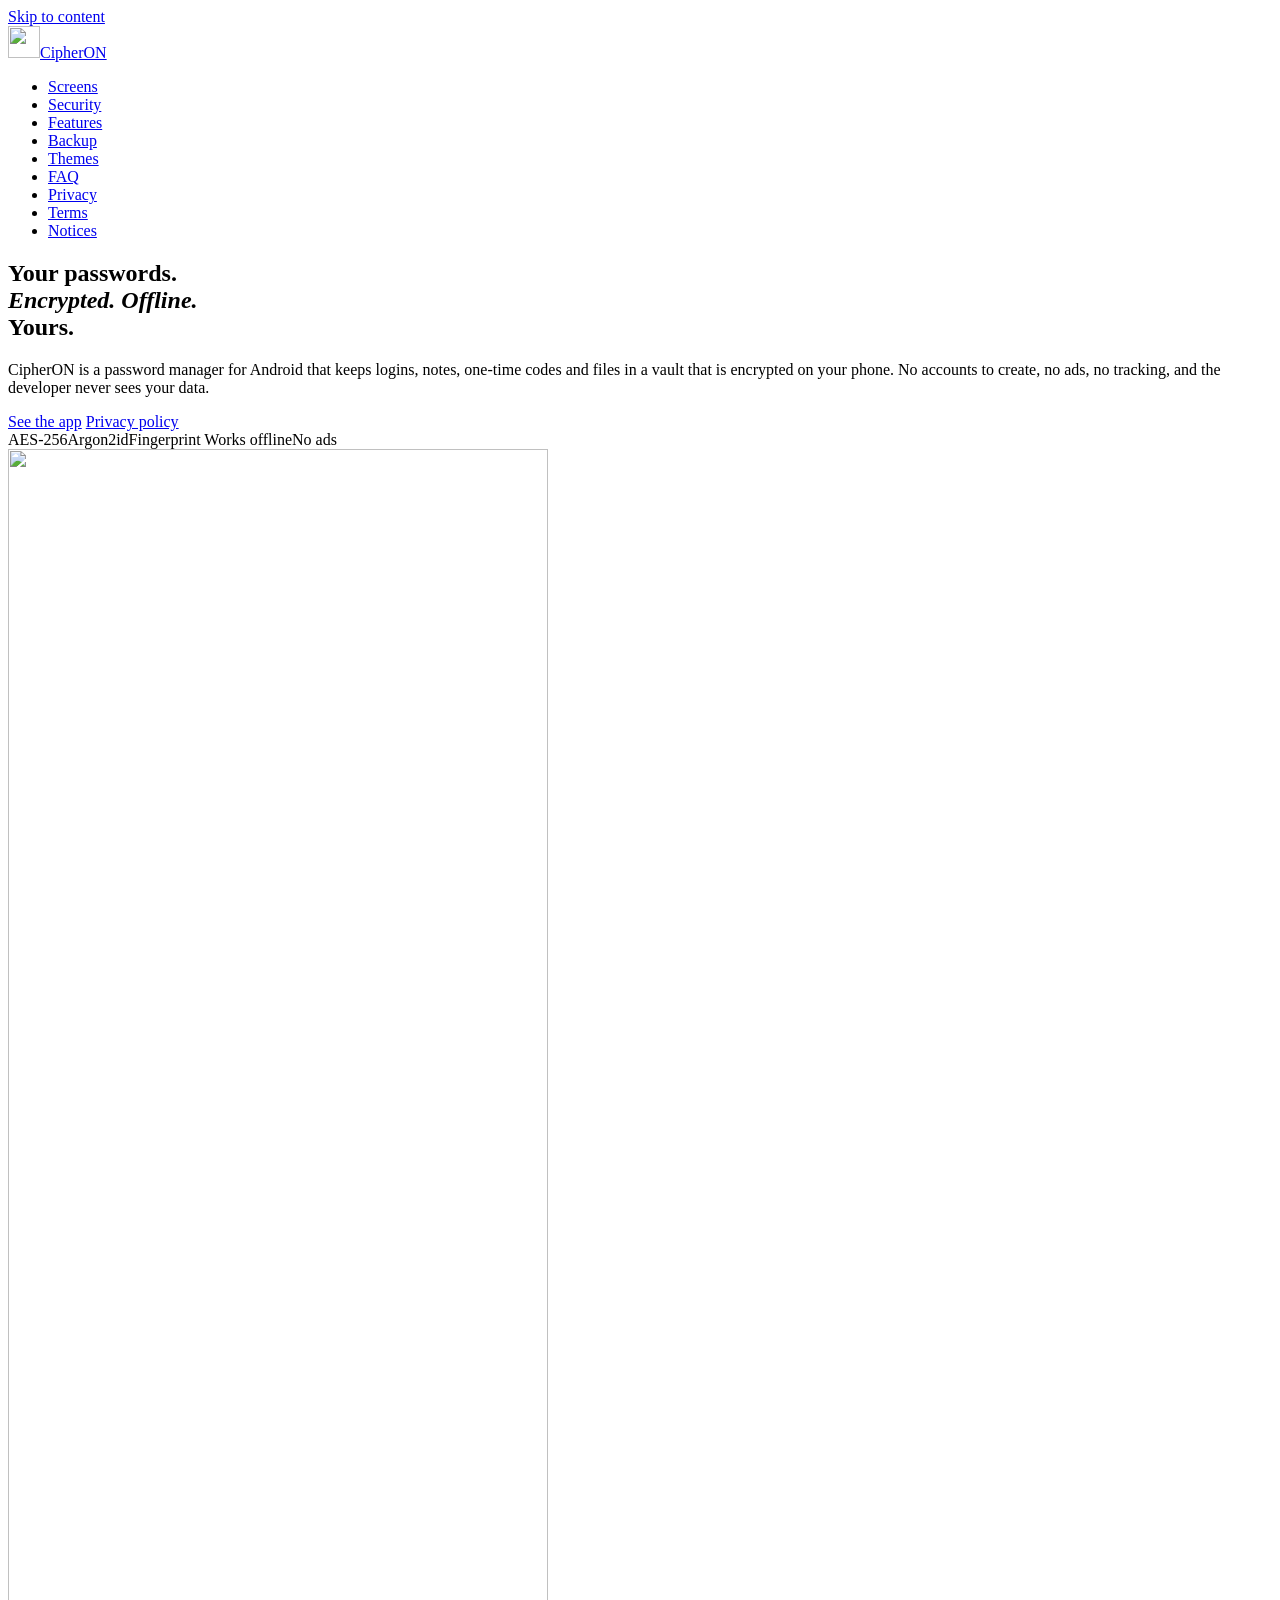
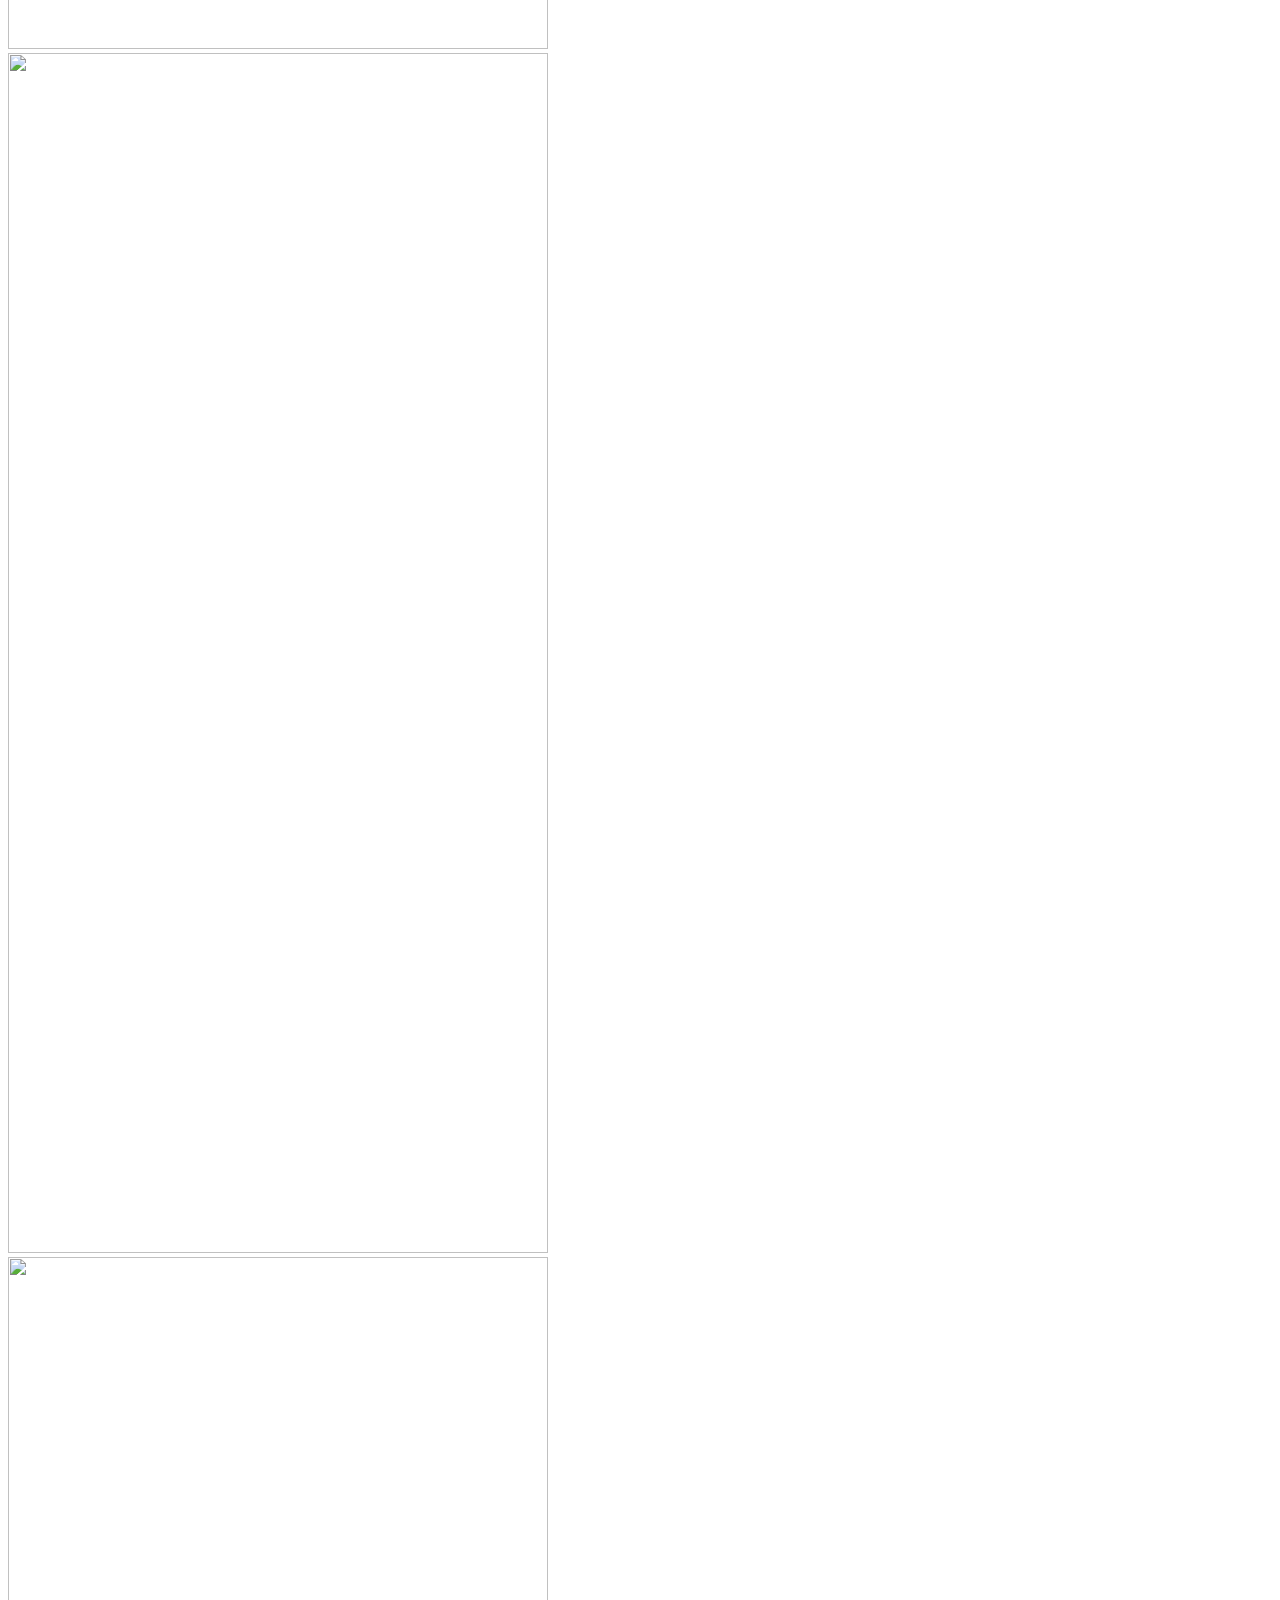
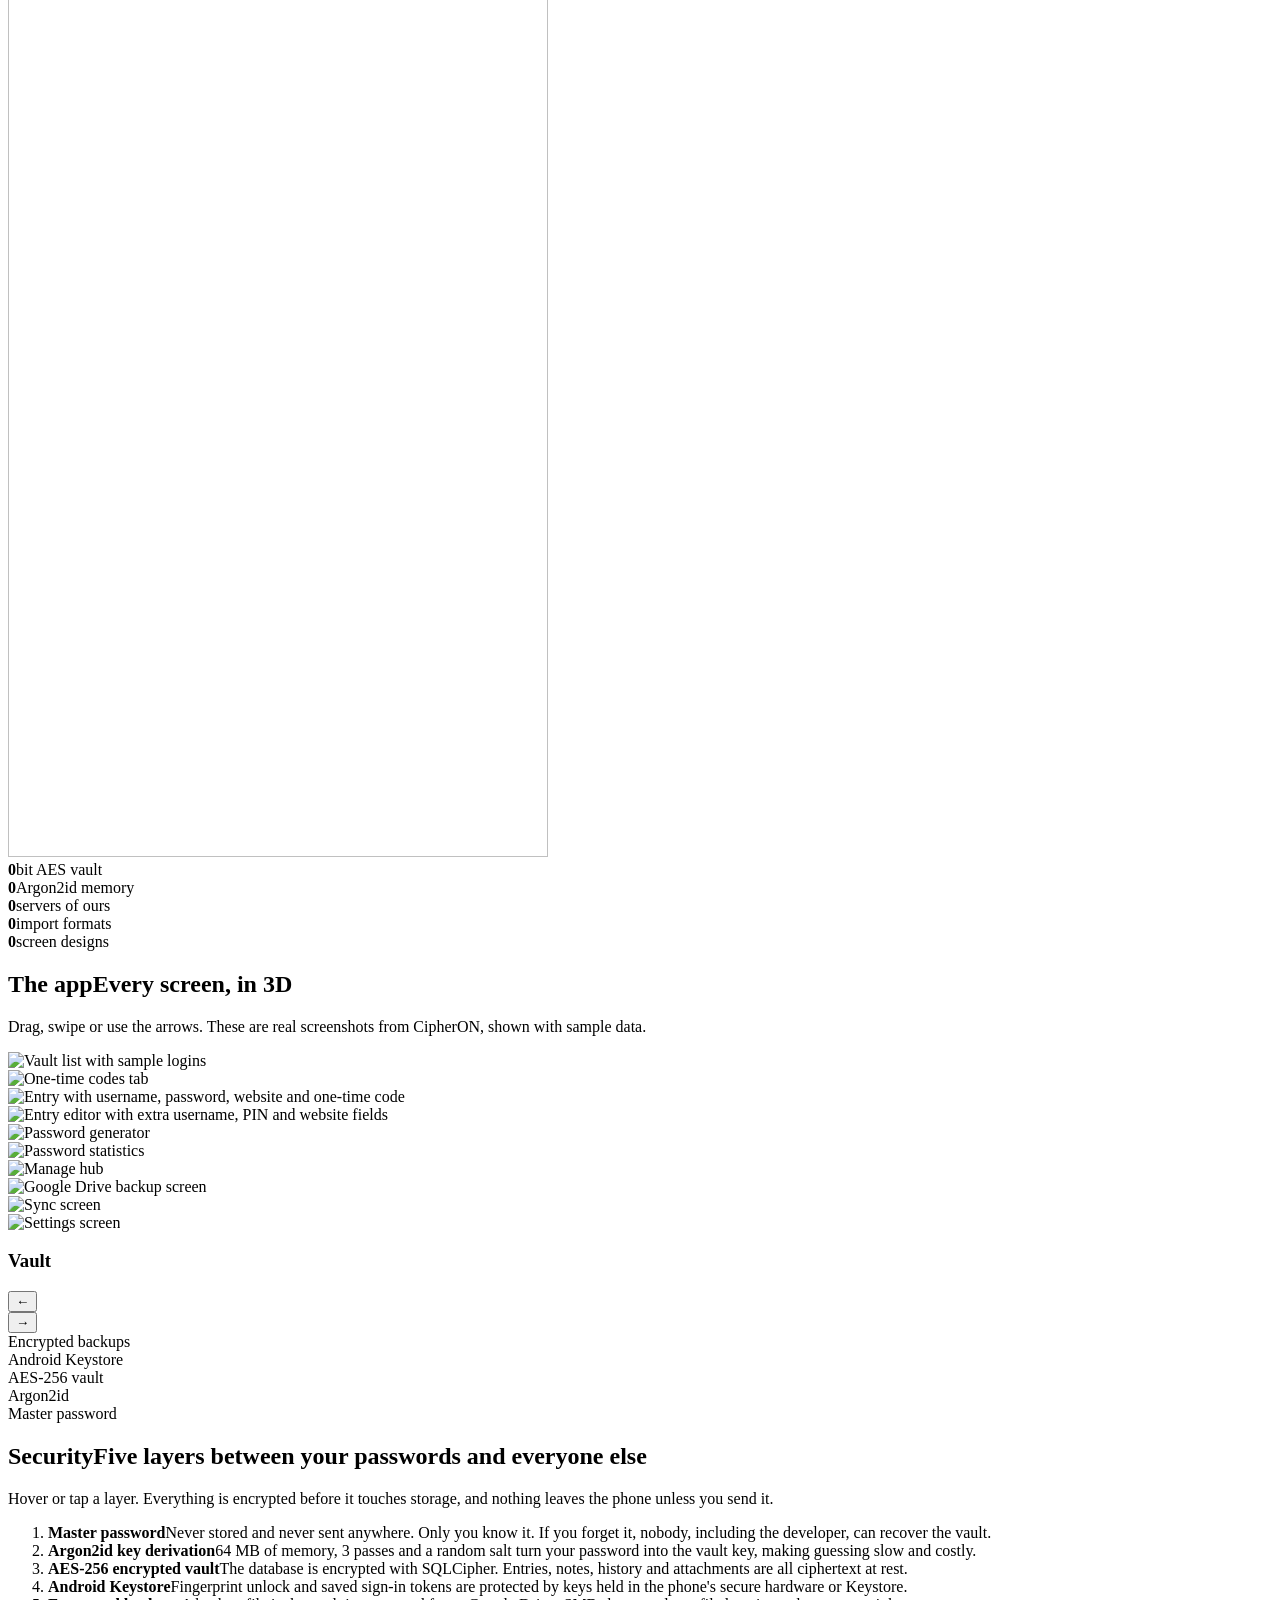
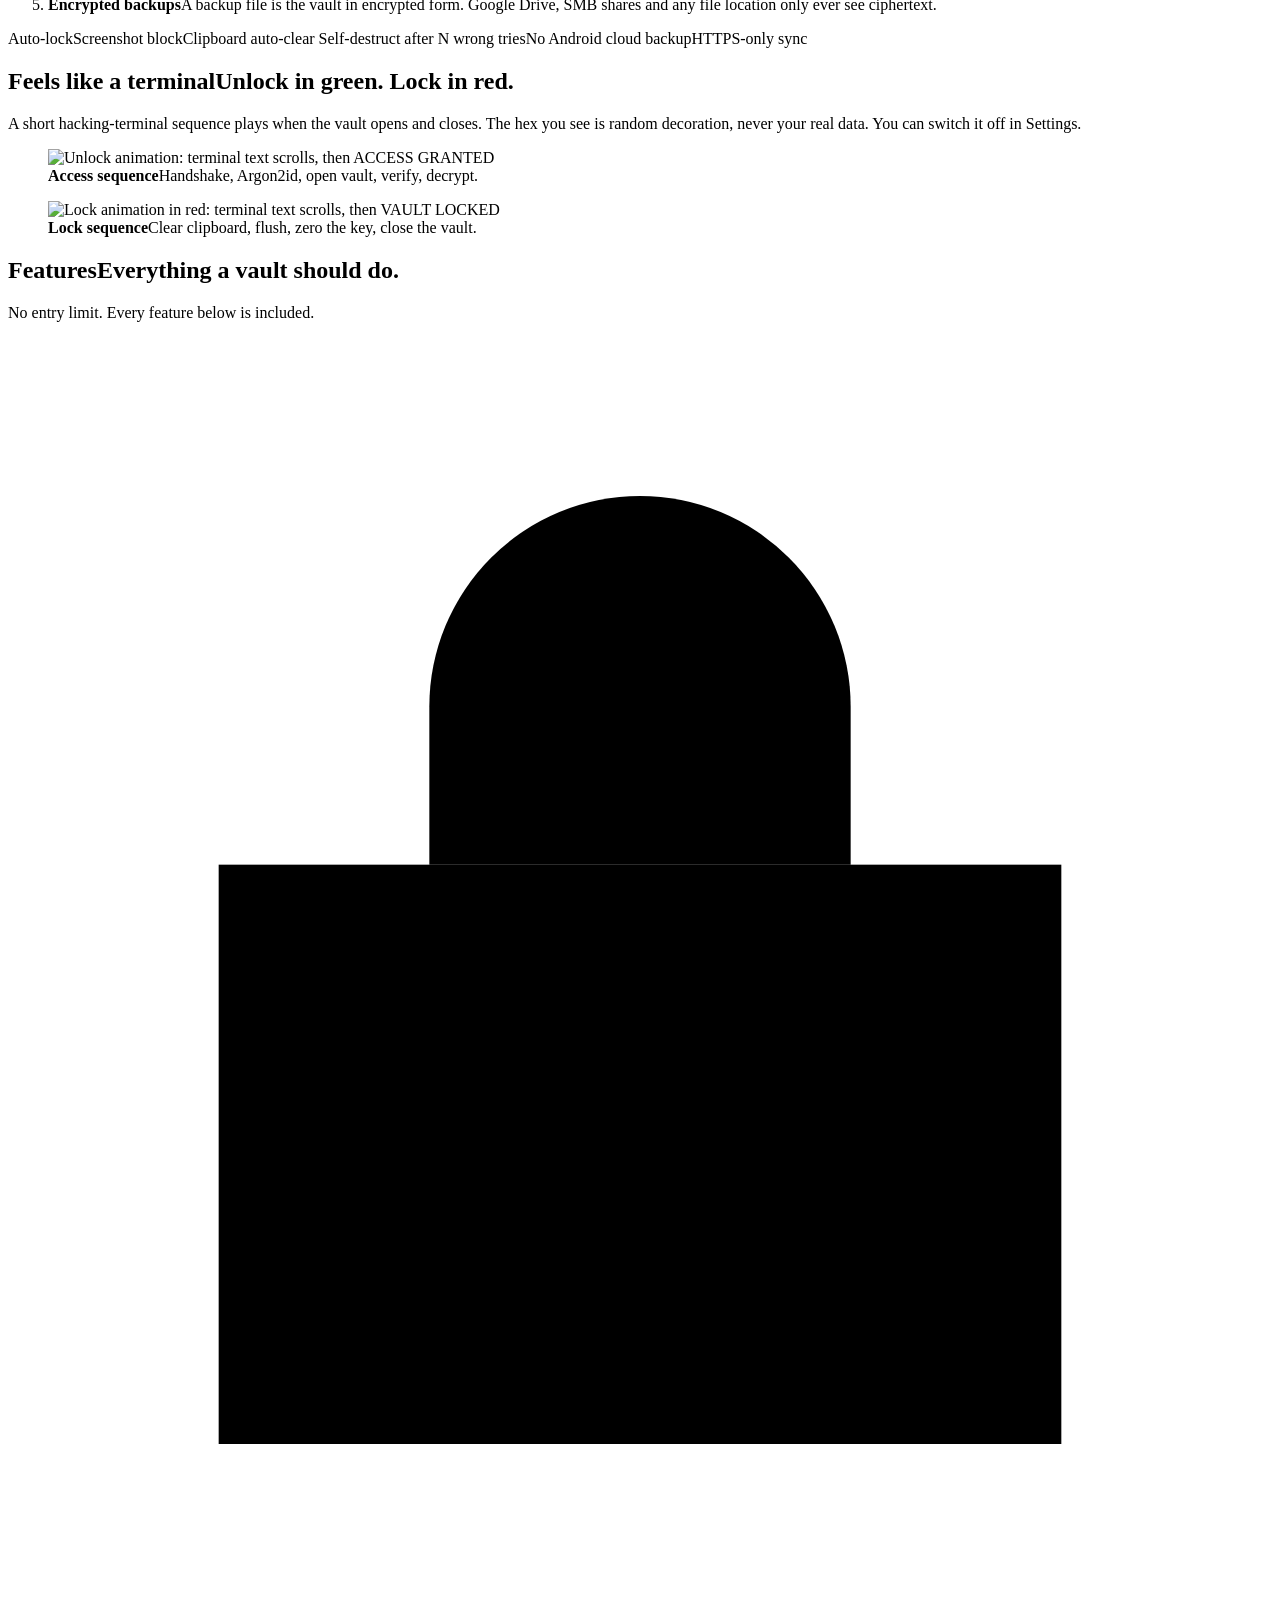
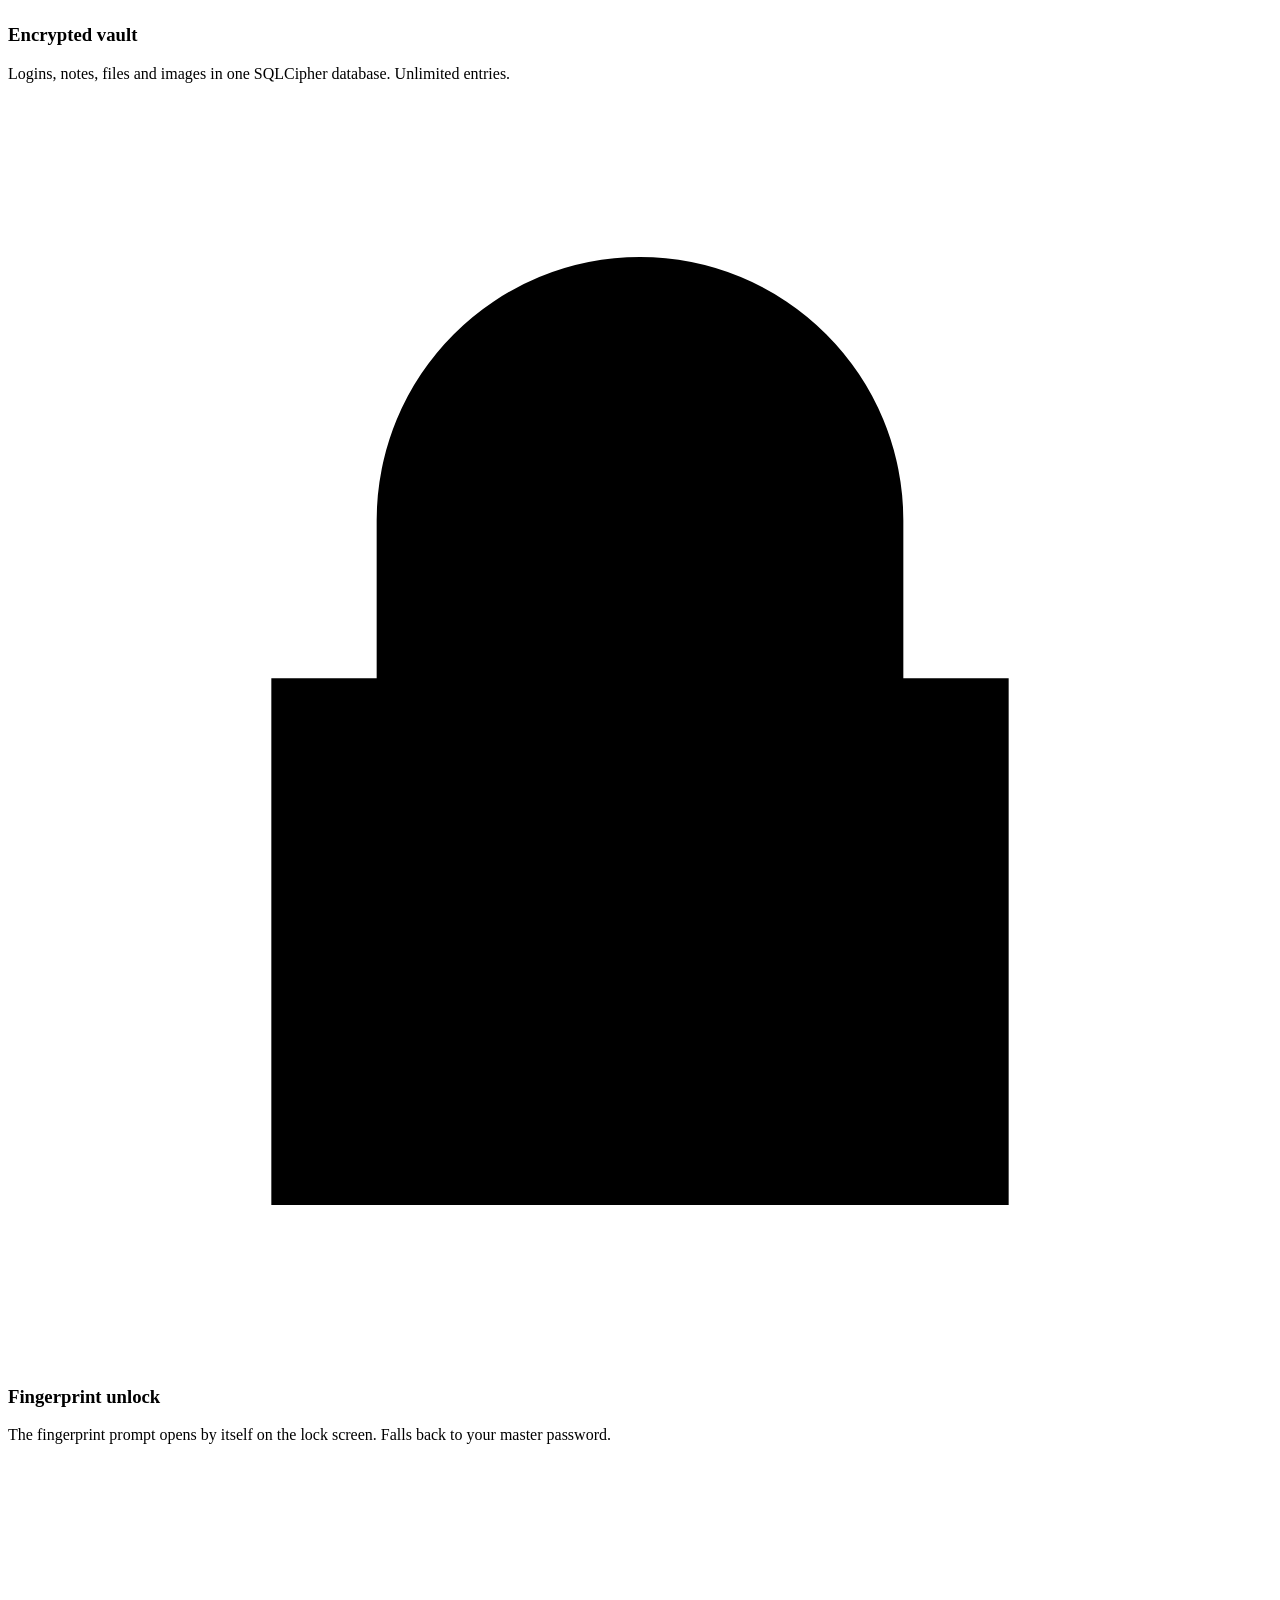
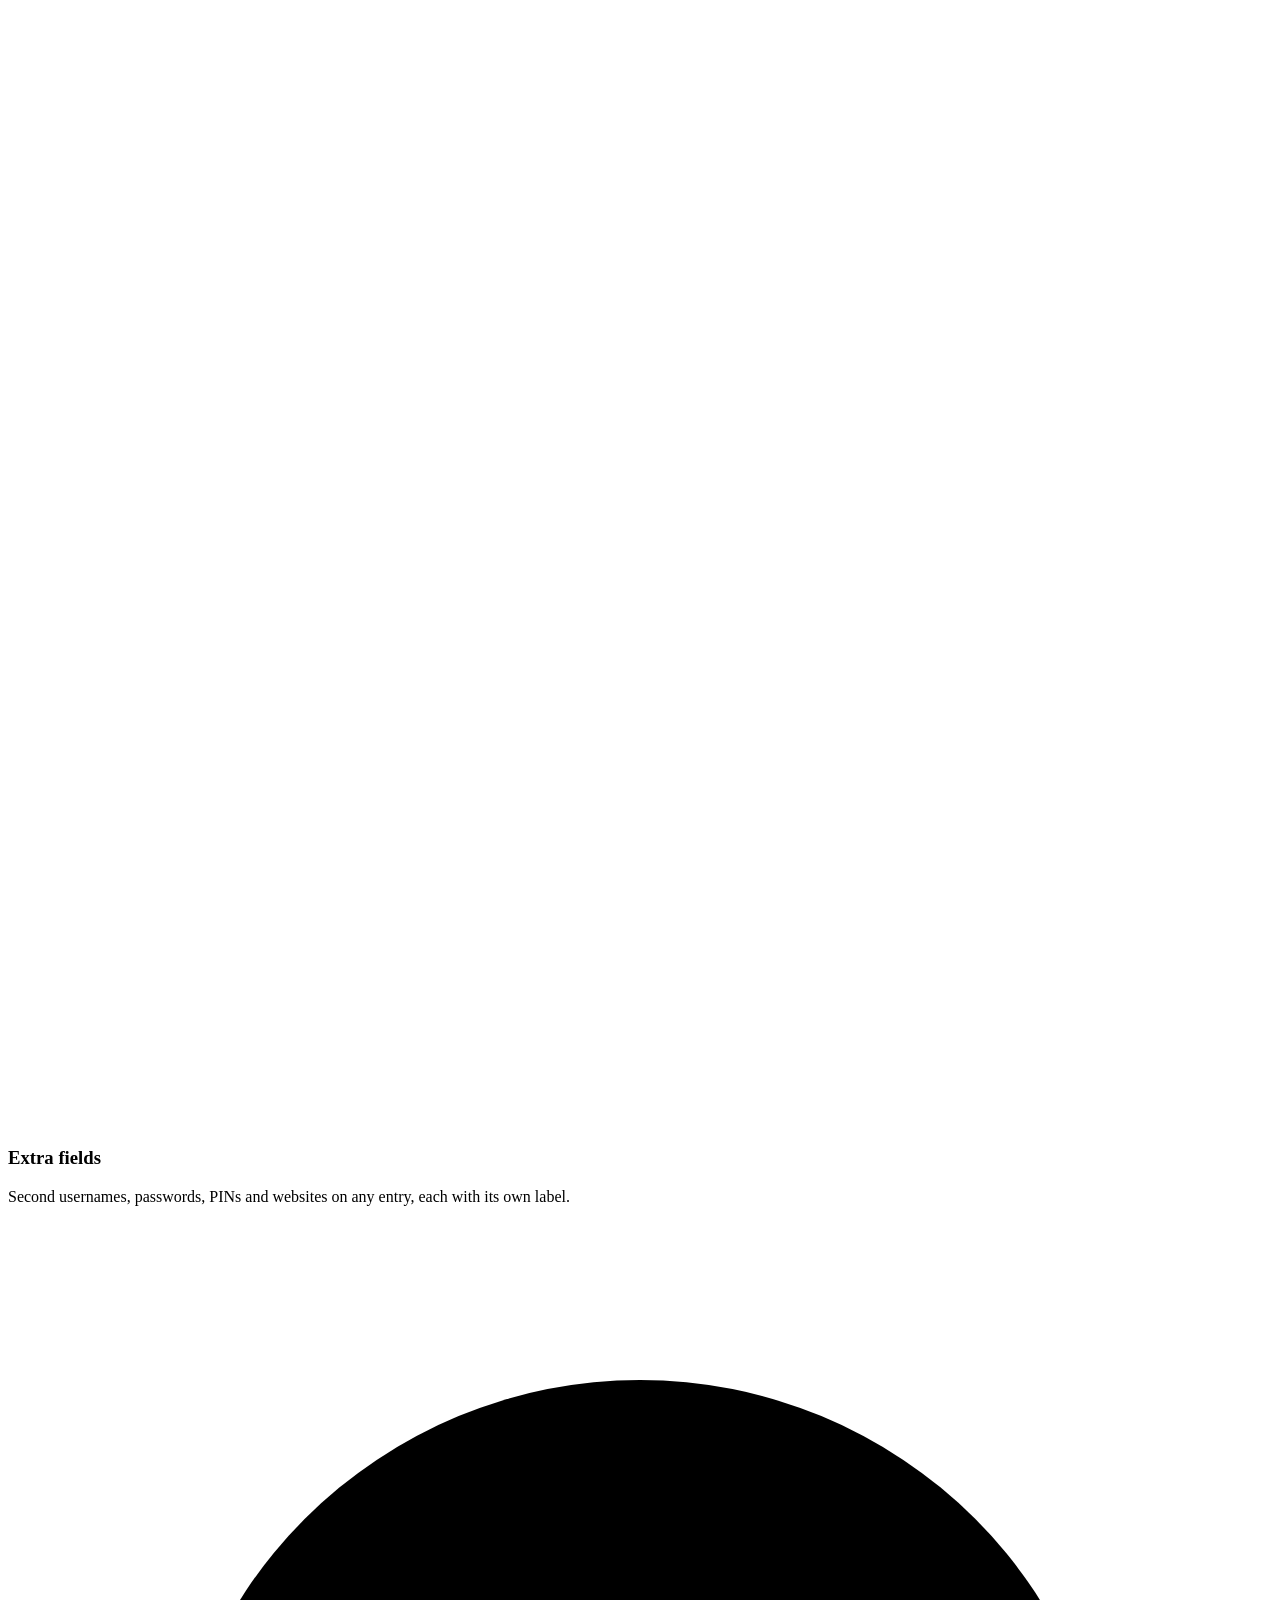
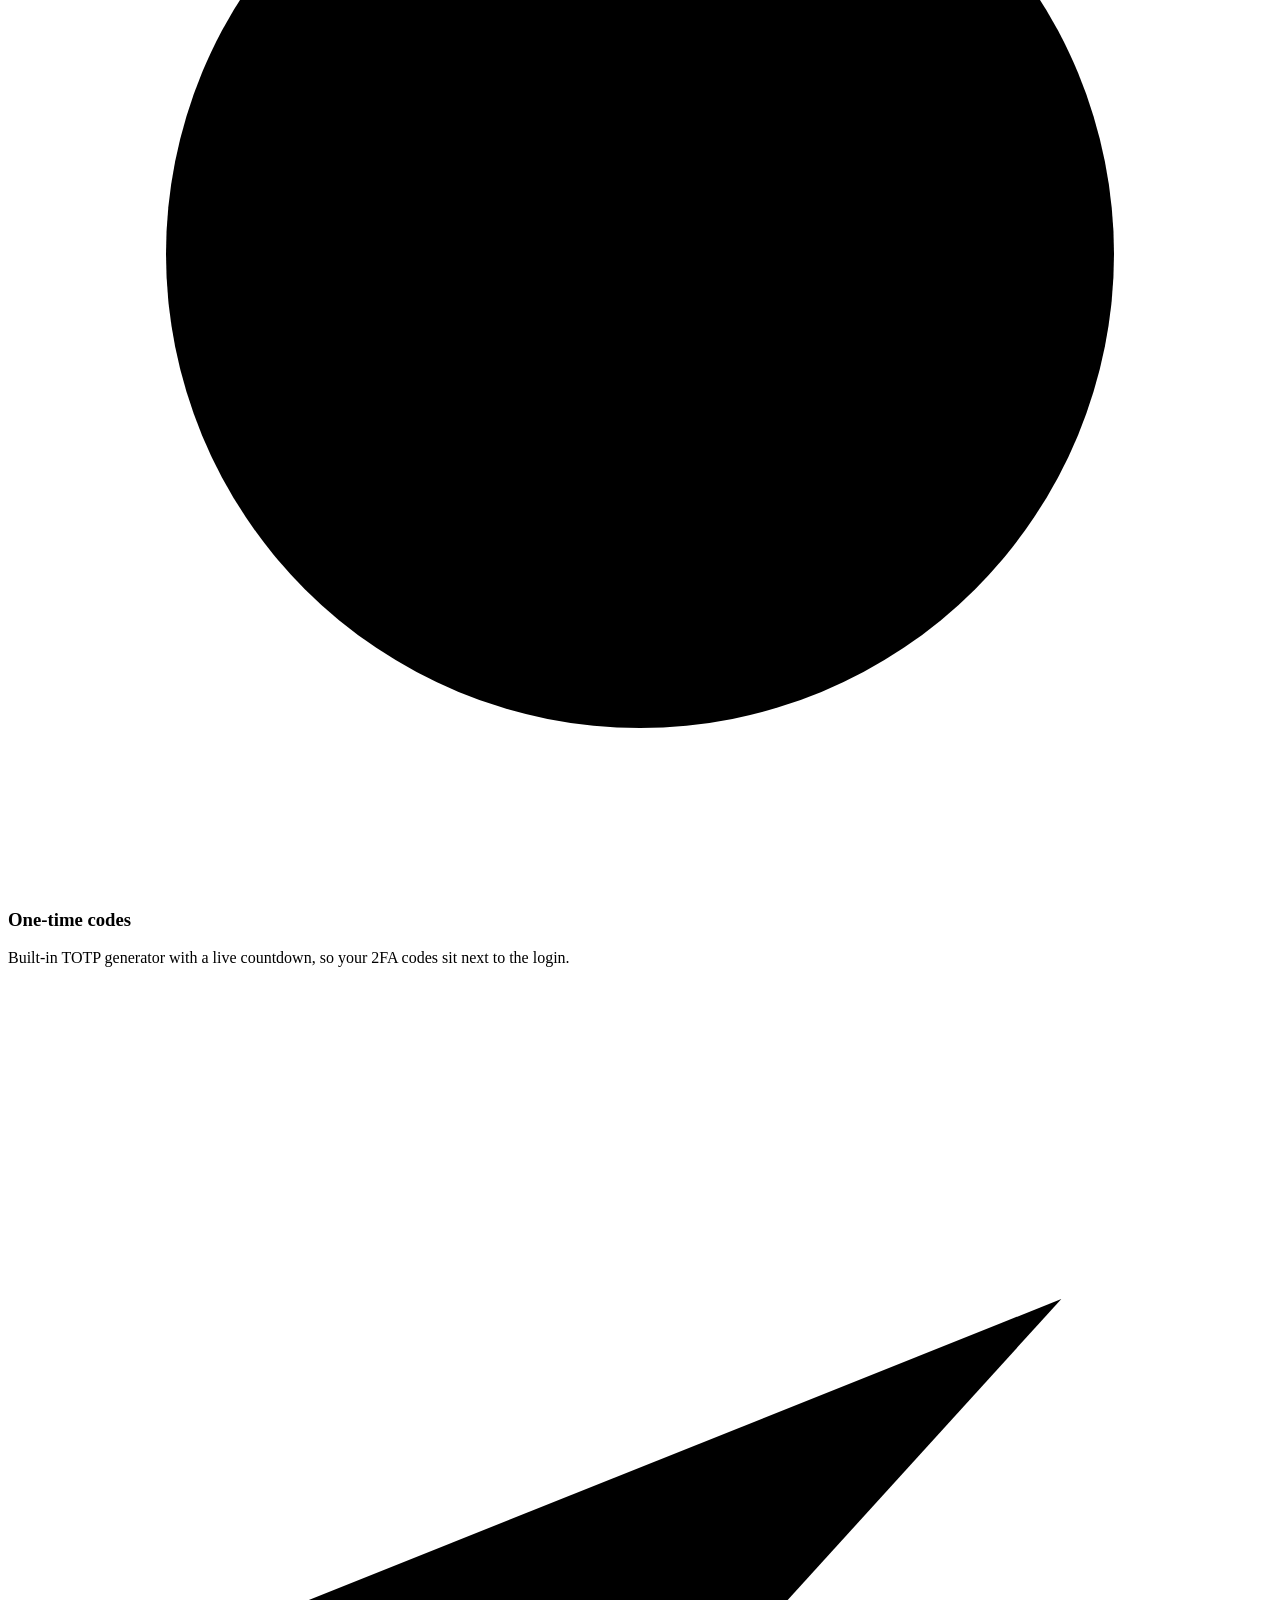
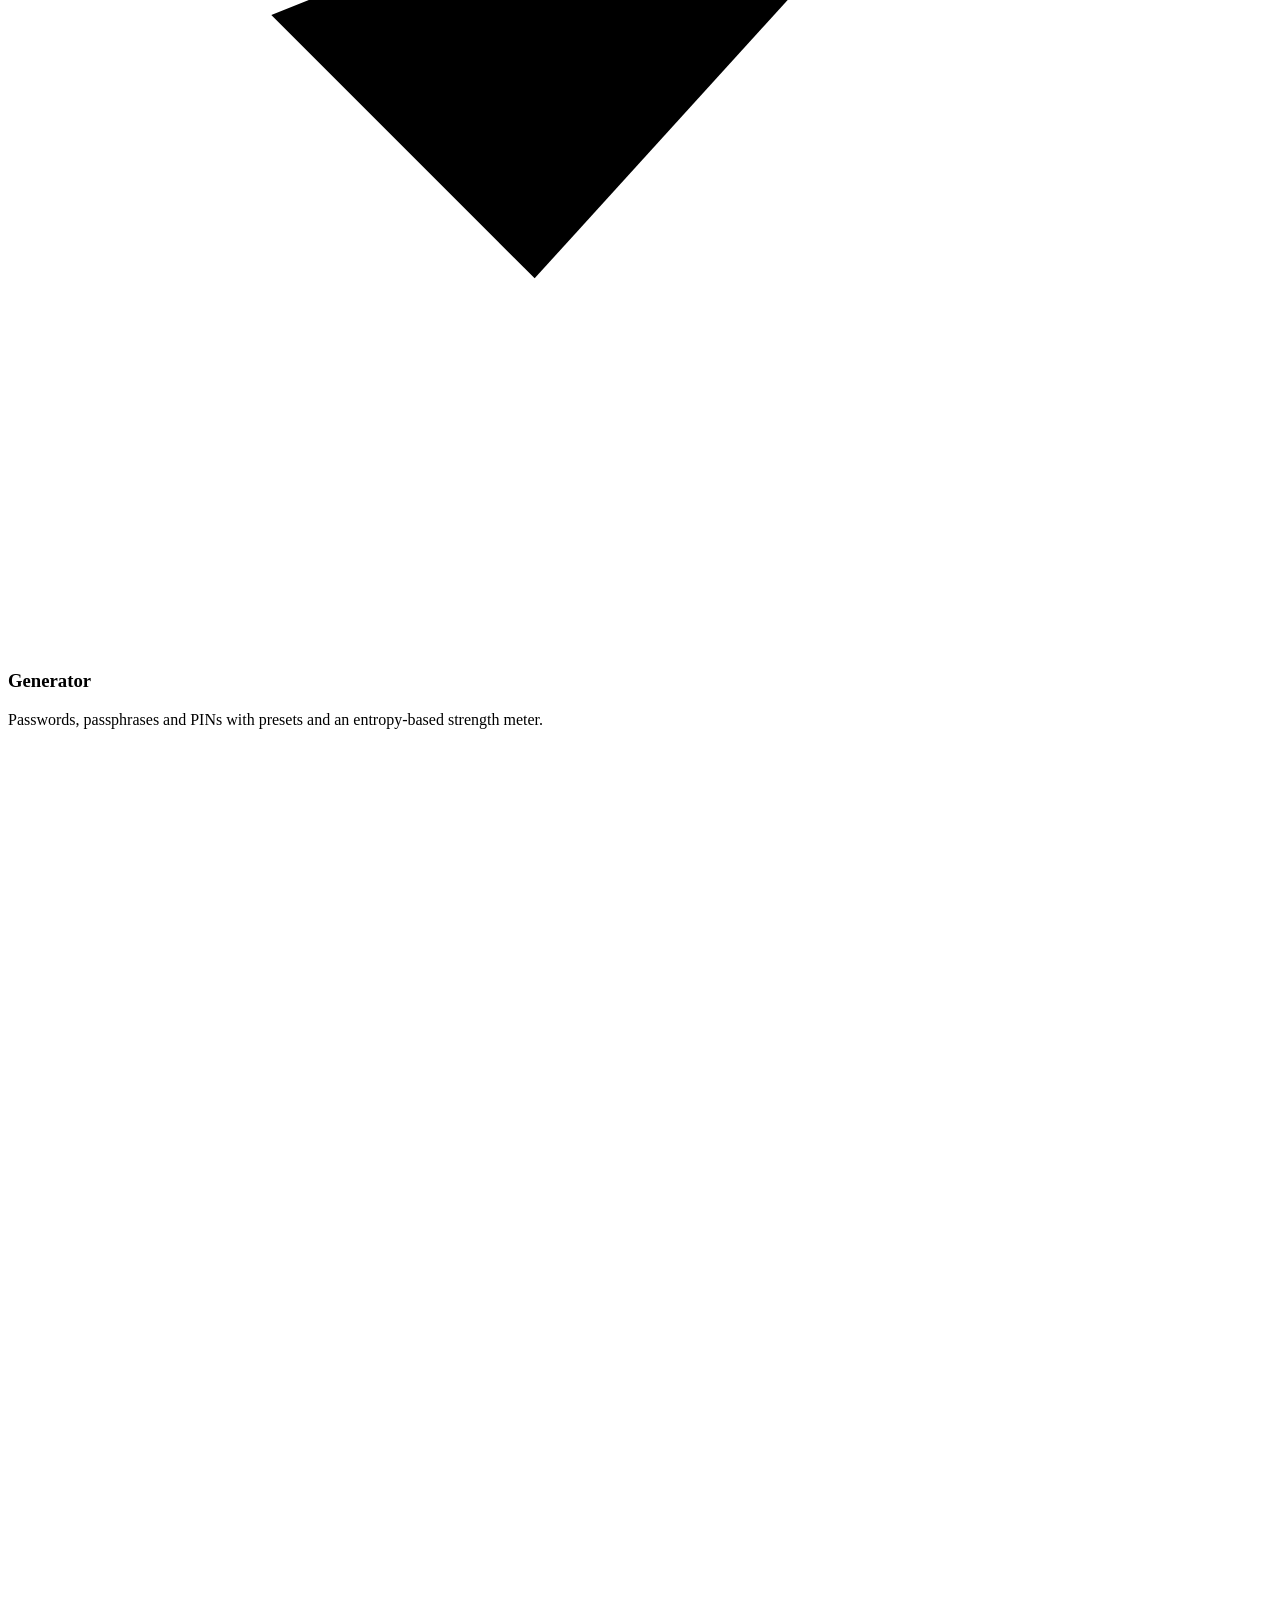
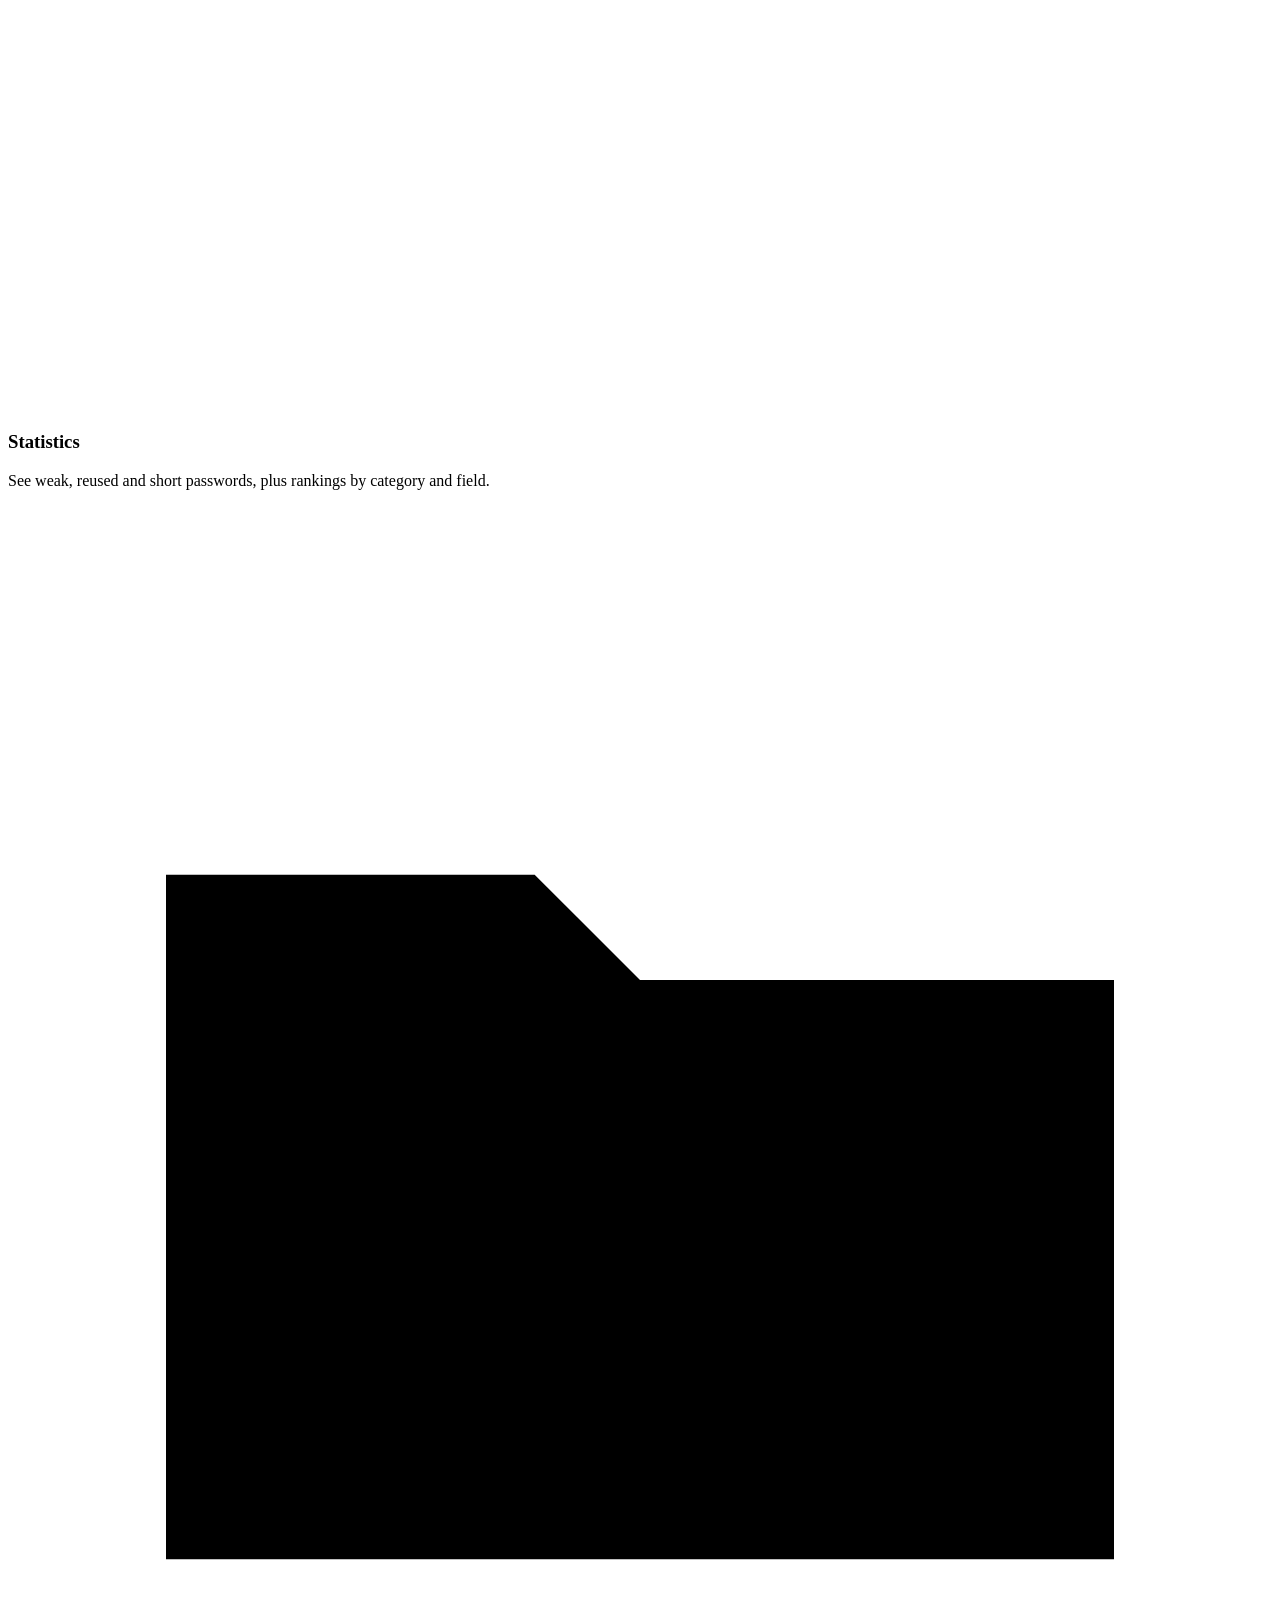
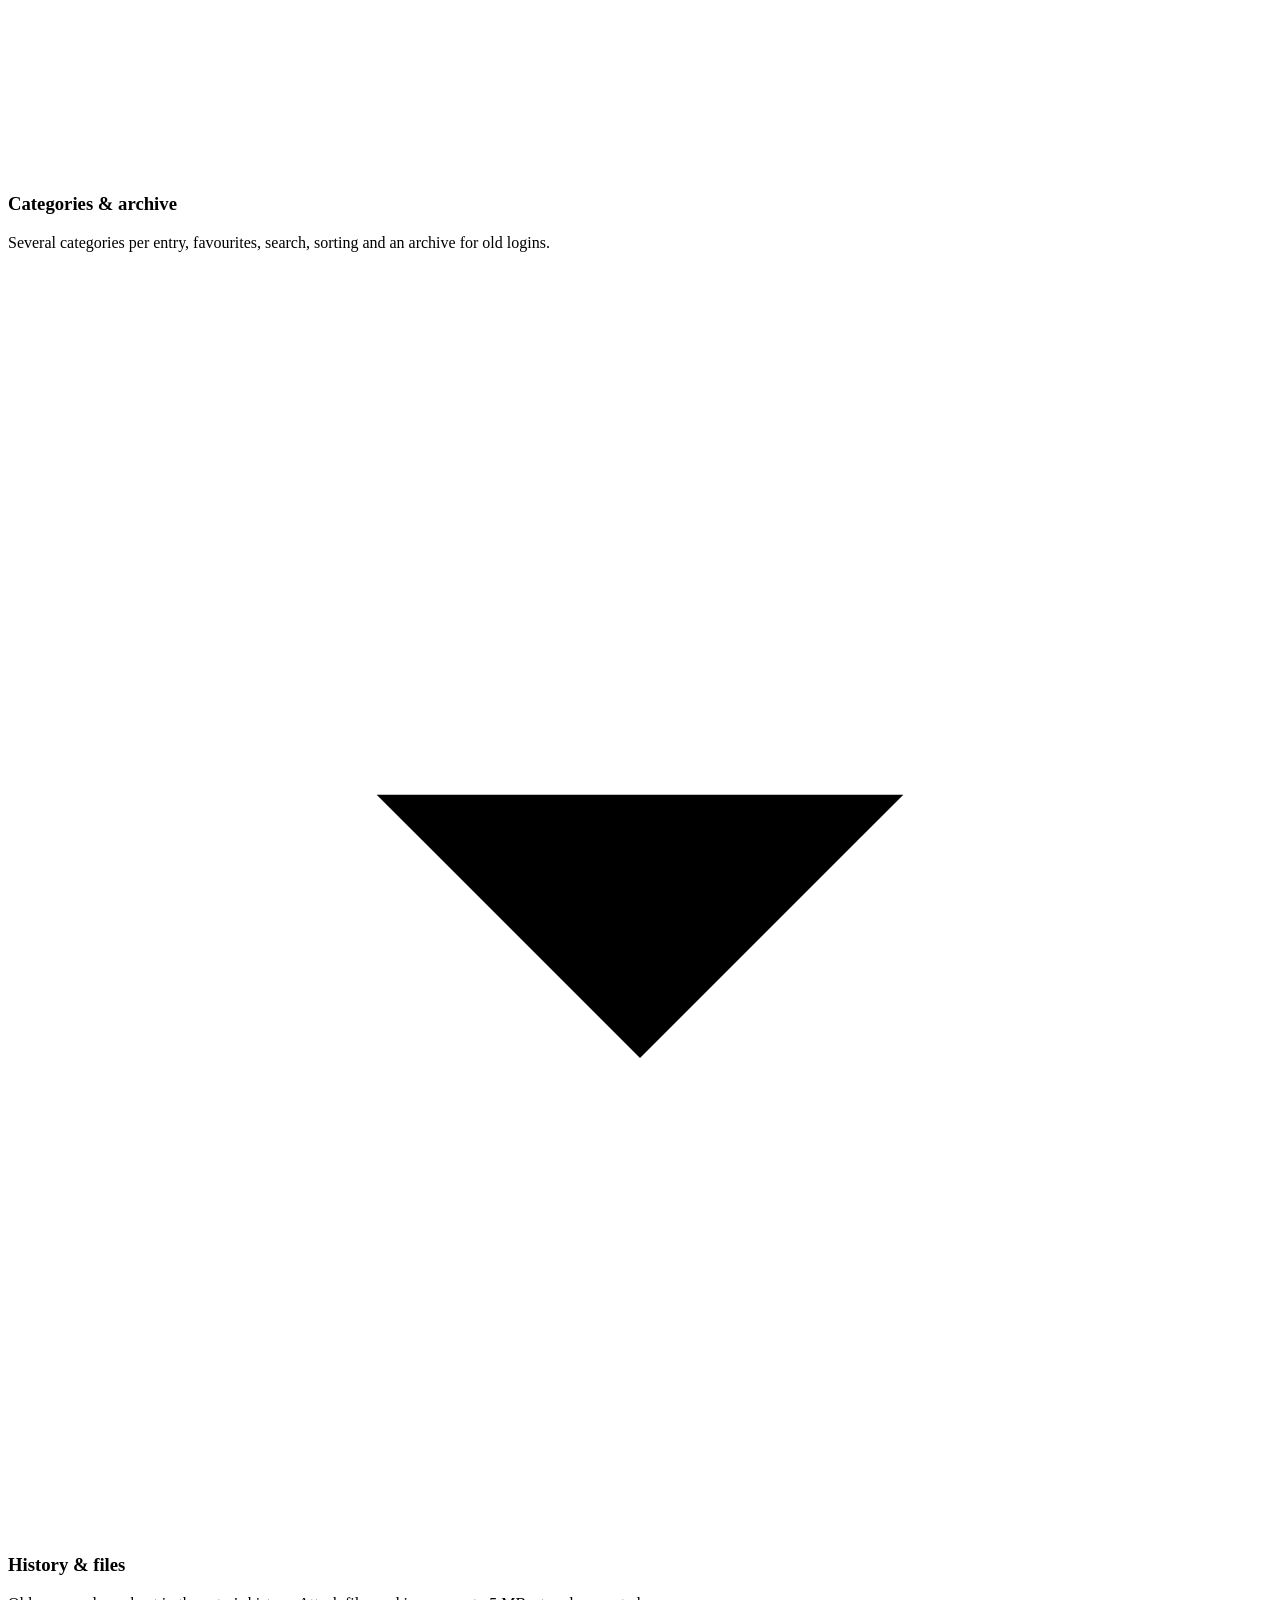
==== index.html @ 96c5bdcf "Add terms of use and third-party notices, update privacy policy, link them from the site" ====
<!doctype html>
<html lang="en">
<head>
<meta charset="utf-8">
<meta name="viewport" content="width=device-width, initial-scale=1">
<title>CipherON - offline encrypted password manager for Android</title>
<meta name="description" content="CipherON is an offline-first password manager for Android. AES-256 encrypted vault, Argon2id, fingerprint unlock, one-time codes, optional Google Drive backup. No accounts, no ads, no tracking.">
<meta name="theme-color" content="#0b0b0b">
<link rel="icon" href="logo.png">
<meta property="og:title" content="CipherON - offline encrypted password manager">
<meta property="og:description" content="Your vault is encrypted on your phone. No accounts, no ads, no tracking.">
<meta property="og:image" content="https://esw4.github.io/cipheron-site/logo.png">
<link rel="stylesheet" href="style.css">
<script type="application/ld+json">
{"@context":"https://schema.org","@type":"SoftwareApplication","name":"CipherON","operatingSystem":"Android 8.0+","applicationCategory":"SecurityApplication","softwareVersion":"1.2.4","description":"Offline-first encrypted password manager for Android."}
</script>
</head>
<body>
<a class="skip" href="#main">Skip to content</a>

<nav class="top" aria-label="Main">
  <div class="wrap">
    <a class="brand" href="#top"><img src="logo.png" alt="" width="32" height="32">CipherON</a>
    <ul>
      <li><a href="#screens">Screens</a></li>
      <li><a href="#security">Security</a></li>
      <li><a href="#features">Features</a></li>
      <li><a href="#backup">Backup</a></li>
      <li><a href="#themes">Themes</a></li>
      <li><a href="#faq">FAQ</a></li>
      <li><a href="privacy.html">Privacy</a></li>
      <li><a href="terms.html">Terms</a></li>
      <li><a href="notices.html">Notices</a></li>
    </ul>
  </div>
</nav>

<main id="main">

<!-- ================= HERO ================= -->
<section class="hero" id="top">
  <div class="wrap">
    <div>
      <h1>Your passwords.<br><em>Encrypted. Offline.</em><br>Yours.</h1>
      <p class="lead">CipherON is a password manager for Android that keeps logins, notes, one-time codes and files in a vault that is encrypted on your phone. No accounts to create, no ads, no tracking, and the developer never sees your data.</p>
      <div class="row">
        <a class="btn" href="#screens">See the app</a>
        <a class="btn ghost" href="privacy.html">Privacy policy</a>
      </div>
      <div class="badges" aria-label="Highlights">
        <span class="badge">AES-256</span><span class="badge">Argon2id</span><span class="badge">Fingerprint</span>
        <span class="badge">Works offline</span><span class="badge">No ads</span>
      </div>
    </div>
    <div class="stage" aria-hidden="true">
      <div class="floor"></div>
      <div class="stack" id="stack">
        <div class="phone p1"><span class="cam"></span><img src="img/otp.webp" alt="" width="540" height="1200"></div>
        <div class="phone p2"><span class="cam"></span><img src="img/vault.webp" alt="" width="540" height="1200"></div>
        <div class="phone p3"><span class="cam"></span><img src="img/terminal-unlock.webp" alt="" width="540" height="1200"></div>
      </div>
    </div>
  </div>
</section>

<!-- ================= FACTS ================= -->
<section class="facts" aria-label="Key facts">
  <div class="wrap">
    <div class="fact"><b data-n="256">0</b><span>bit AES vault</span></div>
    <div class="fact"><b data-n="64" data-suf=" MB">0</b><span>Argon2id memory</span></div>
    <div class="fact"><b data-n="0">0</b><span>servers of ours</span></div>
    <div class="fact"><b data-n="15">0</b><span>import formats</span></div>
    <div class="fact"><b data-n="9">0</b><span>screen designs</span></div>
  </div>
</section>

<!-- ================= SCREENS ================= -->
<section id="screens">
  <div class="wrap">
    <h2 class="center rv"><span class="tag">The app</span>Every screen, in 3D</h2>
    <p class="lead center rv">Drag, swipe or use the arrows. These are real screenshots from CipherON, shown with sample data.</p>

    <div class="carousel" id="carousel" role="group" aria-roledescription="carousel" aria-label="App screenshots">
      <div class="ring" id="ring">
        <div class="phone" data-t="Vault" data-d="Search, sort and filter your logins. Favourites, categories and copy buttons sit right on the list."><span class="cam"></span><img src="img/vault.webp" alt="Vault list with sample logins" width="540" height="1200"></div>
        <div class="phone" data-t="One-time codes" data-d="Live two-factor codes with a countdown. Tap to copy."><span class="cam"></span><img src="img/otp.webp" alt="One-time codes tab" width="540" height="1200"></div>
        <div class="phone" data-t="Entry details" data-d="Everything about a login in one view. Passwords stay masked until you choose to show them."><span class="cam"></span><img src="img/detail.webp" alt="Entry with username, password, website and one-time code" width="540" height="1200"></div>
        <div class="phone" data-t="Extra fields" data-d="Need a second username, a PIN or another website? Add as many as you like, each with its own label."><span class="cam"></span><img src="img/editor.webp" alt="Entry editor with extra username, PIN and website fields" width="540" height="1200"></div>
        <div class="phone" data-t="Generator" data-d="Strong passwords, passphrases and PINs, with a strength meter and presets."><span class="cam"></span><img src="img/generator.webp" alt="Password generator" width="540" height="1200"></div>
        <div class="phone" data-t="Statistics" data-d="Spot weak, reused and short passwords at a glance."><span class="cam"></span><img src="img/stats.webp" alt="Password statistics" width="540" height="1200"></div>
        <div class="phone" data-t="Manage" data-d="Categories, fields, archive, statistics, import/export and backup in one hub."><span class="cam"></span><img src="img/manage.webp" alt="Manage hub" width="540" height="1200"></div>
        <div class="phone" data-t="Google Drive backup" data-d="Back up your encrypted vault to a CipherON folder in your own Google Drive."><span class="cam"></span><img src="img/drive.webp" alt="Google Drive backup screen" width="540" height="1200"></div>
        <div class="phone" data-t="Sync" data-d="Optionally sync to your own SMB file share, with conflict-safe versions."><span class="cam"></span><img src="img/sync.webp" alt="Sync screen" width="540" height="1200"></div>
        <div class="phone" data-t="Settings" data-d="Nine screen designs, auto-lock, biometrics, screenshot protection and more."><span class="cam"></span><img src="img/settings.webp" alt="Settings screen" width="540" height="1200"></div>
      </div>
    </div>
    <div class="cap" aria-live="polite"><h3 id="capT">Vault</h3><p id="capD"></p></div>
    <div class="ctrls">
      <button id="prev" aria-label="Previous screen">&larr;</button>
      <div class="dots" id="dots" aria-hidden="true"></div>
      <button id="next" aria-label="Next screen">&rarr;</button>
    </div>
  </div>
</section>

<!-- ================= SECURITY ================= -->
<section id="security">
  <div class="wrap sec">
    <div class="layers rv" aria-hidden="true">
      <div class="lstack" id="lstack">
        <div class="layer" data-i="0">Encrypted backups</div>
        <div class="layer" data-i="1">Android Keystore</div>
        <div class="layer" data-i="2">AES-256 vault</div>
        <div class="layer" data-i="3">Argon2id</div>
        <div class="layer" data-i="4">Master password</div>
      </div>
    </div>
    <div class="rv">
      <h2><span class="tag">Security</span>Five layers between your passwords and everyone else</h2>
      <p class="lead">Hover or tap a layer. Everything is encrypted before it touches storage, and nothing leaves the phone unless you send it.</p>
      <ol id="slist">
        <li data-i="4"><b>Master password</b><span>Never stored and never sent anywhere. Only you know it. If you forget it, nobody, including the developer, can recover the vault.</span></li>
        <li data-i="3"><b>Argon2id key derivation</b><span>64 MB of memory, 3 passes and a random salt turn your password into the vault key, making guessing slow and costly.</span></li>
        <li data-i="2"><b>AES-256 encrypted vault</b><span>The database is encrypted with SQLCipher. Entries, notes, history and attachments are all ciphertext at rest.</span></li>
        <li data-i="1"><b>Android Keystore</b><span>Fingerprint unlock and saved sign-in tokens are protected by keys held in the phone's secure hardware or Keystore.</span></li>
        <li data-i="0"><b>Encrypted backups</b><span>A backup file is the vault in encrypted form. Google Drive, SMB shares and any file location only ever see ciphertext.</span></li>
      </ol>
      <div class="chips">
        <span class="chip">Auto-lock</span><span class="chip">Screenshot block</span><span class="chip">Clipboard auto-clear</span>
        <span class="chip">Self-destruct after N wrong tries</span><span class="chip">No Android cloud backup</span><span class="chip">HTTPS-only sync</span>
      </div>
    </div>
  </div>
</section>

<!-- ================= ANIMATIONS ================= -->
<section id="terminal" style="background:var(--bg2);border-block:1px solid var(--line)">
  <div class="wrap">
    <h2 class="center rv"><span class="tag">Feels like a terminal</span>Unlock in green. Lock in red.</h2>
    <p class="lead center rv">A short hacking-terminal sequence plays when the vault opens and closes. The hex you see is random decoration, never your real data. You can switch it off in Settings.</p>
    <div class="anim">
      <figure class="rv" data-tilt>
        <div class="phone"><span class="cam"></span><img src="img/unlock-anim.webp" alt="Unlock animation: terminal text scrolls, then ACCESS GRANTED" loading="lazy" width="360" height="800"></div>
        <figcaption><b>Access sequence</b>Handshake, Argon2id, open vault, verify, decrypt.</figcaption>
      </figure>
      <figure class="red rv" data-tilt>
        <div class="phone"><span class="cam"></span><img src="img/lock-anim.webp" alt="Lock animation in red: terminal text scrolls, then VAULT LOCKED" loading="lazy" width="360" height="800"></div>
        <figcaption><b>Lock sequence</b>Clear clipboard, flush, zero the key, close the vault.</figcaption>
      </figure>
    </div>
  </div>
</section>

<!-- ================= FEATURES ================= -->
<section id="features">
  <div class="wrap">
    <h2 class="center rv"><span class="tag">Features</span>Everything a vault should do.</h2>
    <p class="lead center rv">No entry limit. Every feature below is included.</p>
    <div class="cards" id="cards">
      <article class="card rv" data-tilt><div class="ic"><svg viewBox="0 0 24 24"><rect x="4" y="10" width="16" height="11"/><path d="M8 10V7a4 4 0 018 0v3"/></svg></div><h3>Encrypted vault</h3><p>Logins, notes, files and images in one SQLCipher database. Unlimited entries.</p></article>
      <article class="card rv" data-tilt><div class="ic"><svg viewBox="0 0 24 24"><path d="M12 3a5 5 0 00-5 5v3H5v10h14V11h-2V8a5 5 0 00-5-5z"/></svg></div><h3>Fingerprint unlock</h3><p>The fingerprint prompt opens by itself on the lock screen. Falls back to your master password.</p></article>
      <article class="card rv" data-tilt><div class="ic"><svg viewBox="0 0 24 24"><path d="M4 6h16M4 12h16M4 18h10"/><path d="M18 15v6M15 18h6"/></svg></div><h3>Extra fields</h3><p>Second usernames, passwords, PINs and websites on any entry, each with its own label.</p></article>
      <article class="card rv" data-tilt><div class="ic"><svg viewBox="0 0 24 24"><circle cx="12" cy="12" r="9"/><path d="M12 7v5l3 2"/></svg></div><h3>One-time codes</h3><p>Built-in TOTP generator with a live countdown, so your 2FA codes sit next to the login.</p></article>
      <article class="card rv" data-tilt><div class="ic"><svg viewBox="0 0 24 24"><path d="M5 12l5 5L20 6"/></svg></div><h3>Generator</h3><p>Passwords, passphrases and PINs with presets and an entropy-based strength meter.</p></article>
      <article class="card rv" data-tilt><div class="ic"><svg viewBox="0 0 24 24"><path d="M4 20V10M10 20V4M16 20v-8M22 20H2"/></svg></div><h3>Statistics</h3><p>See weak, reused and short passwords, plus rankings by category and field.</p></article>
      <article class="card rv" data-tilt><div class="ic"><svg viewBox="0 0 24 24"><path d="M3 7h7l2 2h9v11H3z"/></svg></div><h3>Categories &amp; archive</h3><p>Several categories per entry, favourites, search, sorting and an archive for old logins.</p></article>
      <article class="card rv" data-tilt><div class="ic"><svg viewBox="0 0 24 24"><path d="M12 3v12M7 10l5 5 5-5M4 21h16"/></svg></div><h3>History &amp; files</h3><p>Old passwords are kept in the entry's history. Attach files and images up to 5 MB, stored encrypted.</p></article>
      <article class="card rv" data-tilt><div class="ic"><svg viewBox="0 0 24 24"><path d="M12 3l8 3v6c0 5-3.5 8-8 9-4.5-1-8-4-8-9V6z"/></svg></div><h3>Hard to leak</h3><p>Screenshots blocked by default, clipboard marked sensitive and cleared, auto-lock and self-destruct.</p></article>
    </div>
  </div>
</section>

<!-- ================= BACKUP ================= -->
<section id="backup" style="background:var(--bg2);border-block:1px solid var(--line)">
  <div class="wrap bk">
    <div class="rv">
      <h2><span class="tag">Backup &amp; sync</span>Your data, safe in more than one place</h2>
      <p class="lead">Back up to your own Google Drive, keep an encrypted file anywhere, or sync to a server you control.</p>
      <ul class="steps">
        <li><b>Google Drive backup</b><span>Sign in with a Google account already on your phone. CipherON creates a folder named <em>CipherON</em> in your Drive and uploads the encrypted backup. It can only see files it created itself.</span></li>
        <li><b>Backup file</b><span>Save or share an encrypted <code>.cphn</code> file, or let CipherON write one to a folder of your choice whenever the vault locks.</span></li>
        <li><b>SMB sync</b><span>Sync with a Windows, Samba or NAS file share (SMB 2 / 3), found automatically on your network. Conflicts are detected, never overwritten silently, and older versions can be restored.</span></li>
        <li><b>New phone?</b><span>Restore from a backup file or from Google Drive on the first-run screen, then enter your master password.</span></li>
      </ul>
    </div>
    <div class="pair rv" data-tilt-pair>
      <div class="phone"><span class="cam"></span><img src="img/drive.webp" alt="Google Drive backup screen" loading="lazy" width="540" height="1200"></div>
      <div class="phone"><span class="cam"></span><img src="img/sync.webp" alt="Sync screen" loading="lazy" width="540" height="1200"></div>
    </div>
  </div>
</section>

<!-- ================= THEMES ================= -->
<section id="themes">
  <div class="wrap">
    <h2 class="center rv"><span class="tag">Screen designs</span>Pick a glow. This page changes too.</h2>
    <p class="lead center rv">CipherON looks like a monochrome LCD: two colours, square corners, scanlines. Choose one of nine designs.</p>
    <div class="sw" id="sw" role="group" aria-label="Colour design" style="justify-content:center">
      <button data-a="#ff8a00" data-o="#0a0a0a" aria-pressed="true"><i style="background:#ff8a00"></i>Orange</button>
      <button data-a="#ffb000" data-o="#1a1000"><i style="background:#ffb000"></i>Amber</button>
      <button data-a="#9cd64b" data-o="#0b1a00"><i style="background:#9cd64b"></i>Green</button>
      <button data-a="#2ed9e6" data-o="#00181a"><i style="background:#2ed9e6"></i>Cyan</button>
      <button data-a="#e3ecf6" data-o="#0a1a2a"><i style="background:#e3ecf6"></i>Ice</button>
      <button data-a="#ff4d3d" data-o="#1a0000"><i style="background:#ff4d3d"></i>Red</button>
      <button data-a="#ff8a00" data-o="#0a0a0a"><i style="background:#0a0a0a;border-color:#ff8a00"></i>Night</button>
      <button data-a="#3dff6a" data-o="#050a05"><i style="background:#050a05;border-color:#3dff6a"></i>Phosphor</button>
      <button data-a="#00ff41" data-o="#000000"><i style="background:#000;border-color:#00ff41"></i>Terminal</button>
    </div>
    <div class="fan" data-tilt-pair>
      <figure class="rv"><div class="phone"><span class="cam"></span><img src="img/pal-orange.webp" alt="Orange design" loading="lazy" width="540" height="1200"></div><figcaption>Orange</figcaption></figure>
      <figure class="rv"><div class="phone"><span class="cam"></span><img src="img/pal-amber.webp" alt="Amber design" loading="lazy" width="540" height="1200"></div><figcaption>Amber</figcaption></figure>
      <figure class="rv"><div class="phone"><span class="cam"></span><img src="img/pal-green.webp" alt="Green design" loading="lazy" width="540" height="1200"></div><figcaption>Green</figcaption></figure>
      <figure class="rv"><div class="phone"><span class="cam"></span><img src="img/pal-cyan.webp" alt="Cyan design" loading="lazy" width="540" height="1200"></div><figcaption>Cyan</figcaption></figure>
      <figure class="rv"><div class="phone"><span class="cam"></span><img src="img/terminal-settings.webp" alt="Terminal design: black with green text" loading="lazy" width="540" height="1200"></div><figcaption>Terminal</figcaption></figure>
    </div>
  </div>
</section>

<!-- ================= IMPORT / EXPORT ================= -->
<section id="data" style="background:var(--bg2);border-block:1px solid var(--line)">
  <div class="wrap">
    <h2 class="center rv"><span class="tag">Moving in and out</span>Bring your passwords. Take them with you.</h2>
    <div class="cols rv">
      <div><h3>Import from</h3><ul><li>Bitwarden (JSON, CSV)</li><li>1Password, LastPass, Dashlane</li><li>Enpass, Keeper, NordPass</li><li>Proton Pass, RoboForm</li><li>Google / Chrome passwords</li><li>KeePass (XML export)</li><li>Any generic CSV or Excel file</li></ul></div>
      <div><h3>Review before it lands</h3><ul><li>See what is new, identical or in conflict</li><li>Keep mine, use imported, or keep both</li><li>Replaced passwords stay in history</li><li>Optionally restore categories and one-time secrets</li></ul></div>
      <div><h3>Export to</h3><ul><li>CSV, with your choice of delimiter</li><li>Encrypted CSV (AES-128, 192 or 256)</li><li>Excel (XLSX)</li><li>PDF</li><li>Encrypted backup file</li></ul></div>
    </div>
  </div>
</section>

<!-- ================= FAQ ================= -->
<section id="faq">
  <div class="wrap" style="max-width:860px">
    <h2 class="center rv"><span class="tag">Questions</span>Good to know</h2>
    <div class="rv">
      <details><summary>Do I need an account?</summary><p>No. You create a master password on your phone and that is all. The optional Google Drive backup uses your own Google account, only if you choose to connect it.</p></details>
      <details><summary>Where is my data stored?</summary><p>In an encrypted database inside the app on your phone. The developer runs no servers for CipherON and receives no data. Backups go only where you send them.</p></details>
      <details><summary>What if I forget my master password?</summary><p>It cannot be recovered. The password is never stored, and the vault key is derived from it. Keep it safe, and keep an encrypted backup.</p></details>
      <details><summary>What can CipherON see in my Google Drive?</summary><p>Only the folder and backup files it creates itself (the <code>drive.file</code> permission). It cannot read the rest of your Drive. You can remove access at any time at myaccount.google.com/permissions.</p></details>
      <details><summary>Which phones does it run on?</summary><p>Android 8.0 or newer.</p></details>
      <details><summary>How do I get the app?</summary><p>CipherON is currently shared as a direct install file. Contact the developer through the GitHub profile in the footer.</p></details>
    </div>
  </div>
</section>

<section class="cta">
  <div class="wrap">
    <h2 class="rv">Keep your passwords where you can see them.</h2>
    <p class="lead center rv">On your phone, encrypted, and nowhere else unless you say so.</p>
    <p class="rv"><a class="btn" href="privacy.html">Read the privacy policy</a></p>
  </div>
</section>

</main>

<footer>
  <div class="wrap">
    <span>&copy; 2026 CipherON &middot; version 1.2.4</span>
    <span><a href="privacy.html">Privacy policy</a> &middot; <a href="terms.html">Terms of use</a> &middot; <a href="notices.html">Notices</a> &middot; <a href="https://github.com/esw4">Developer on GitHub</a></span>
  </div>
</footer>

<script src="app.js"></script>
</body>
</html>
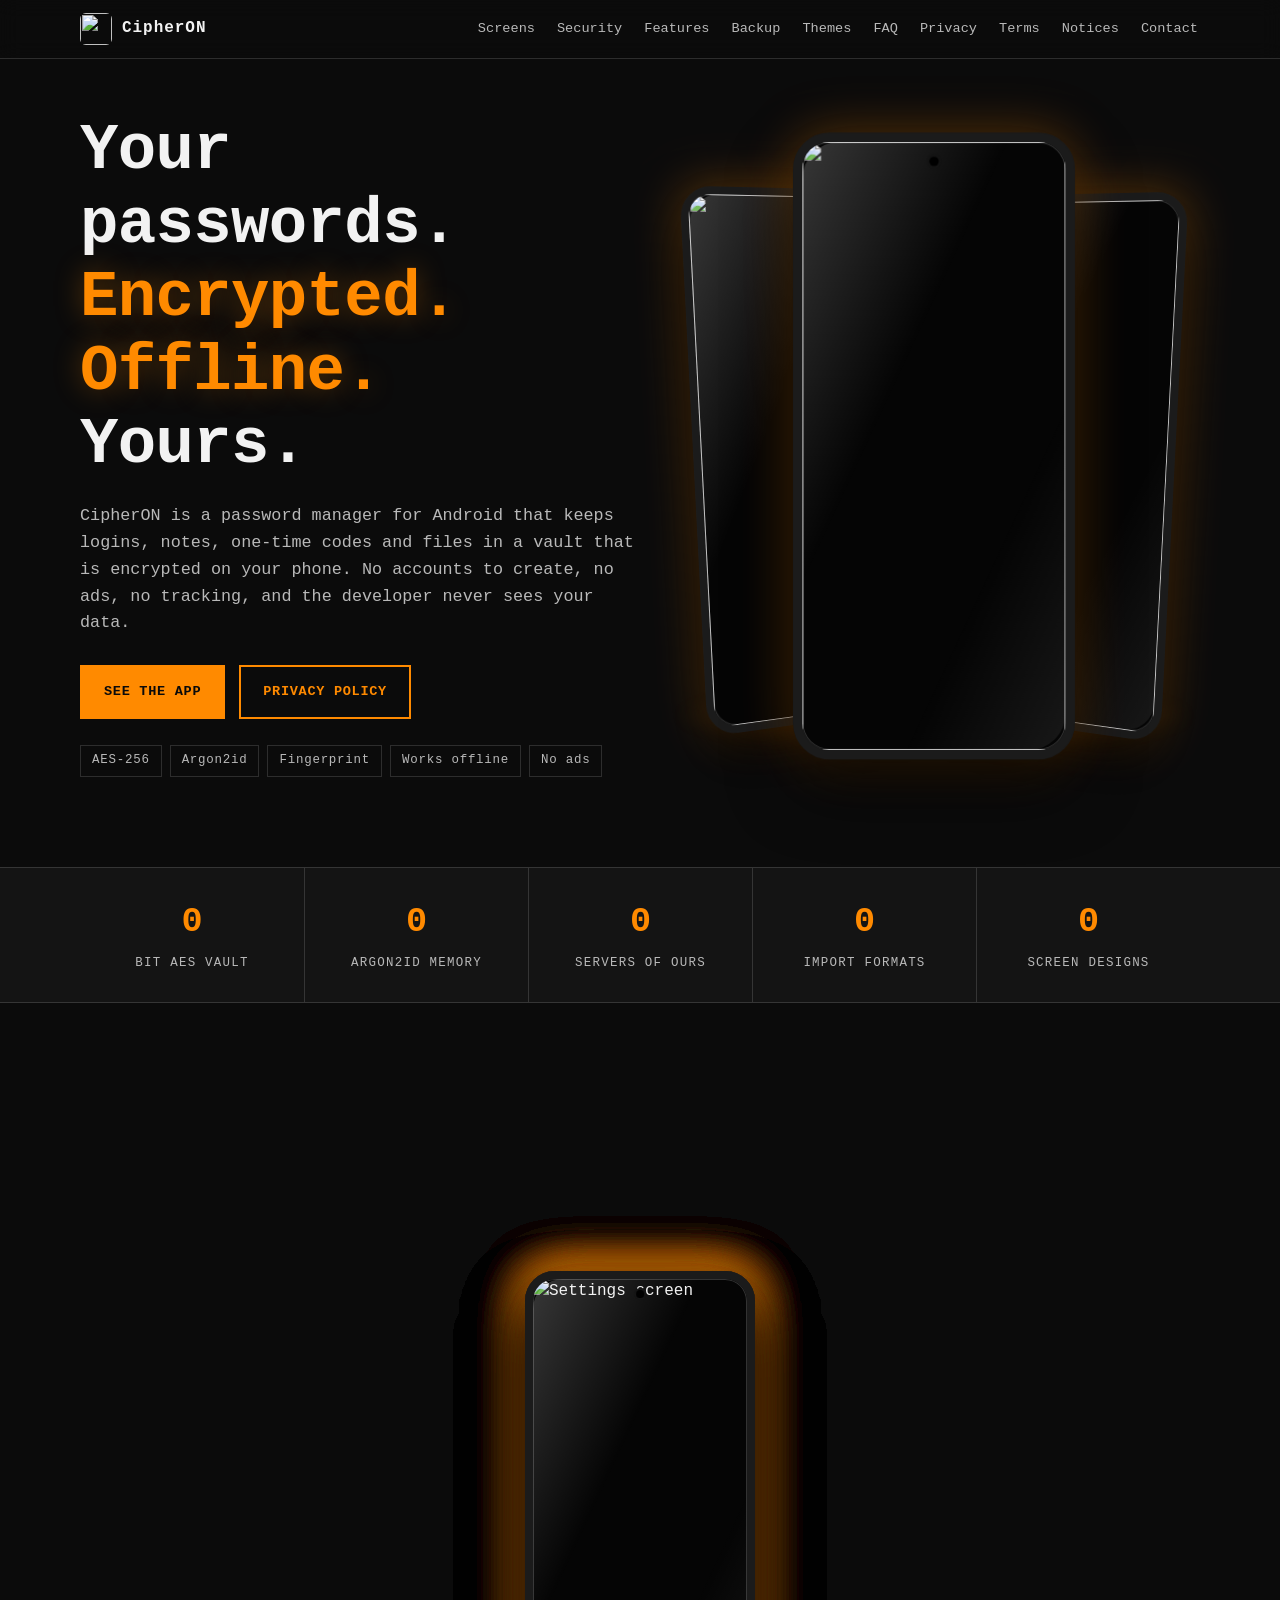
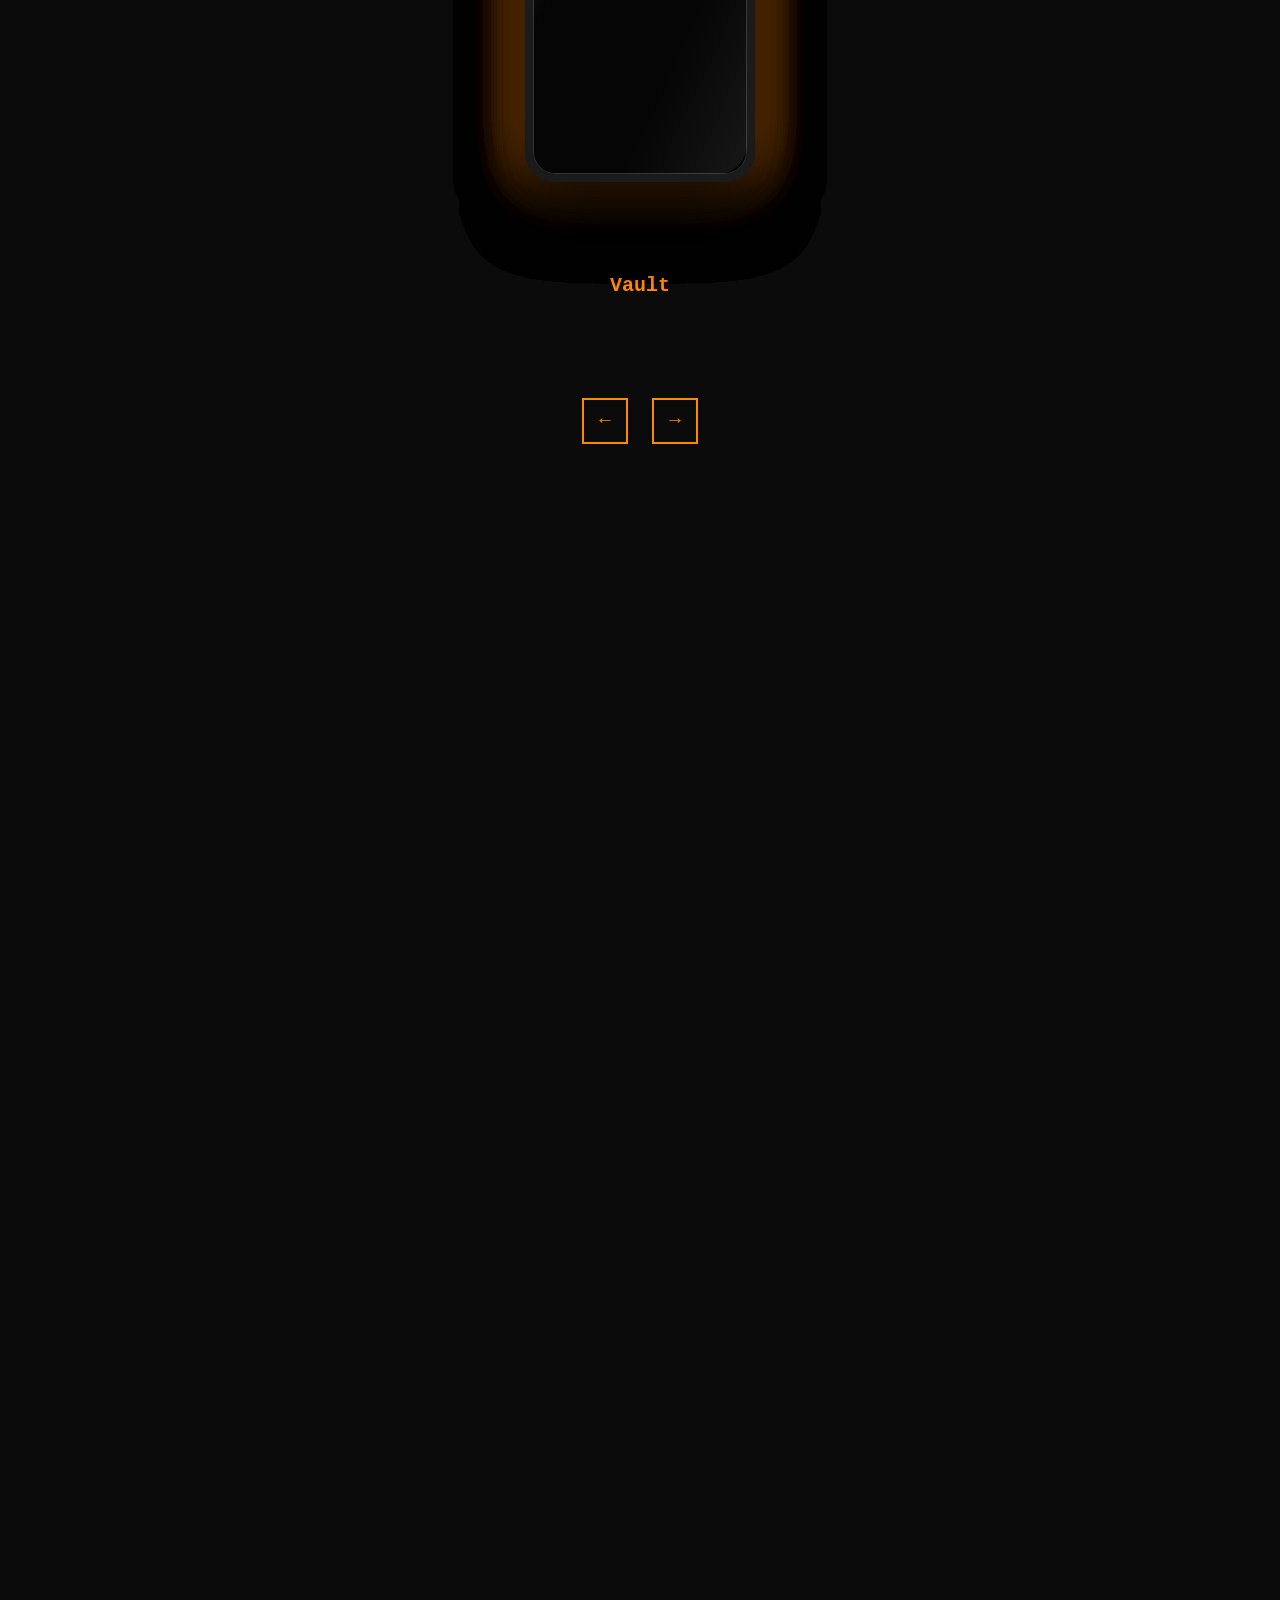
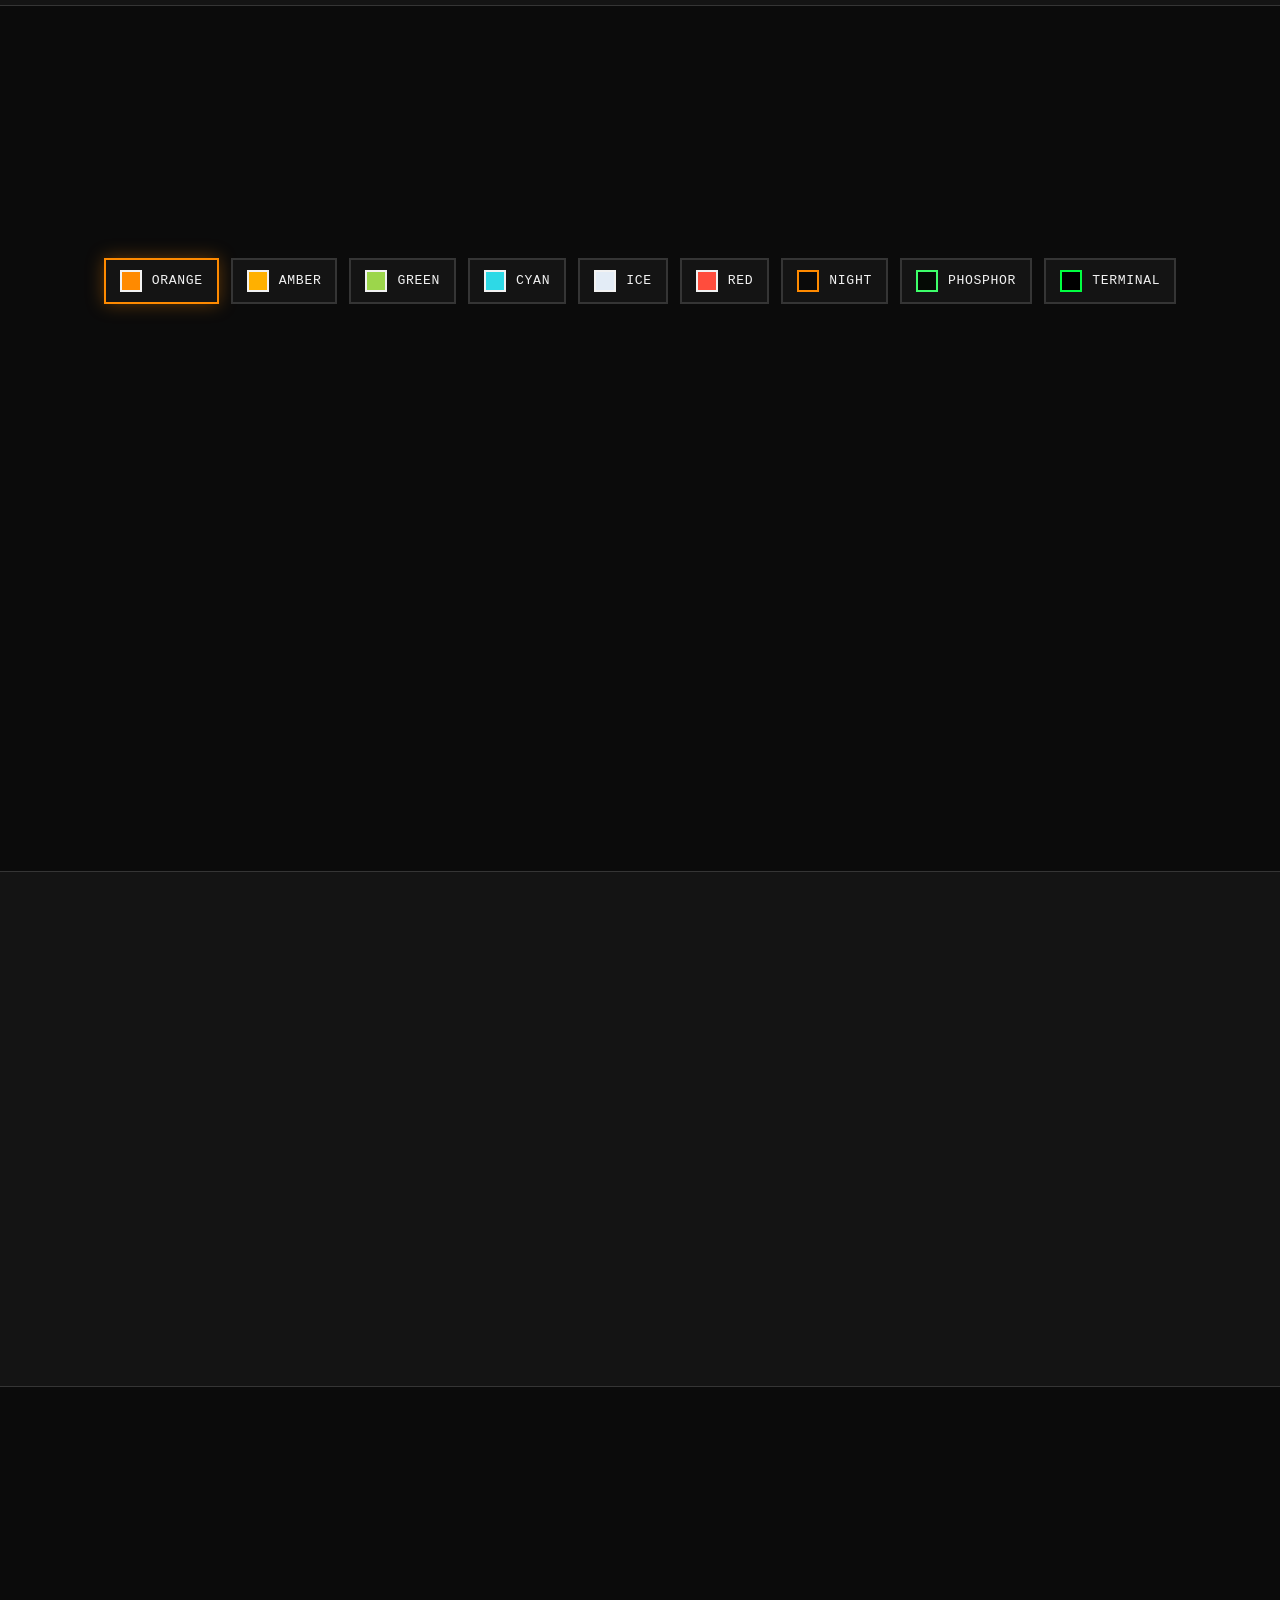
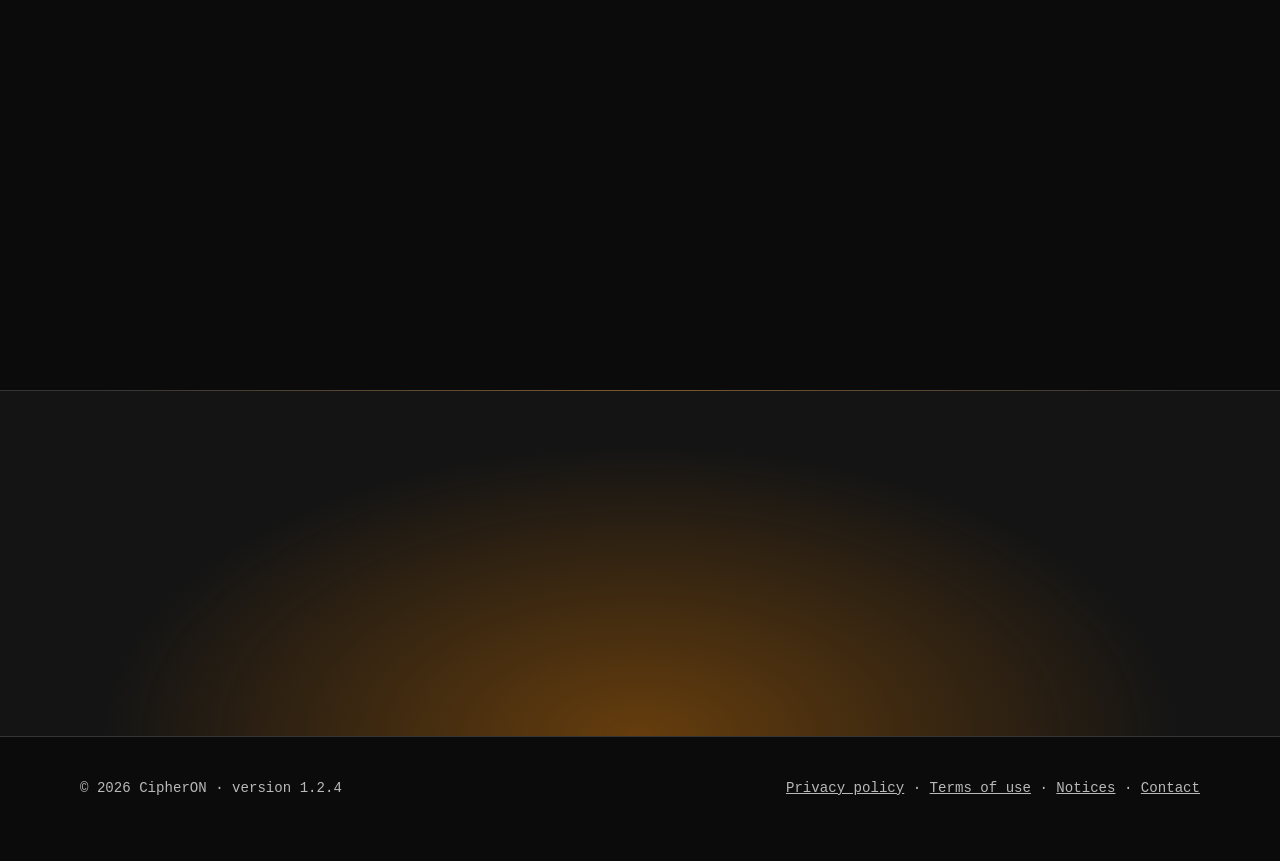
==== commit 9fdb613e: "Add contact form page, replace the GitHub profile contact with it, add website contact section to th" ====
--- a/index.html
+++ b/index.html
@@ -31,6 +31,7 @@
       <li><a href="privacy.html">Privacy</a></li>
       <li><a href="terms.html">Terms</a></li>
       <li><a href="notices.html">Notices</a></li>
+      <li><a href="contact.html">Contact</a></li>
     </ul>
   </div>
 </nav>
@@ -238,7 +239,7 @@
       <details><summary>What if I forget my master password?</summary><p>It cannot be recovered. The password is never stored, and the vault key is derived from it. Keep it safe, and keep an encrypted backup.</p></details>
       <details><summary>What can CipherON see in my Google Drive?</summary><p>Only the folder and backup files it creates itself (the <code>drive.file</code> permission). It cannot read the rest of your Drive. You can remove access at any time at myaccount.google.com/permissions.</p></details>
       <details><summary>Which phones does it run on?</summary><p>Android 8.0 or newer.</p></details>
-      <details><summary>How do I get the app?</summary><p>CipherON is currently shared as a direct install file. Contact the developer through the GitHub profile in the footer.</p></details>
+      <details><summary>How do I get the app?</summary><p>CipherON is currently shared as a direct install file. Use the <a href="contact.html">contact form</a> to ask the developer.</p></details>
     </div>
   </div>
 </section>
@@ -256,7 +257,7 @@
 <footer>
   <div class="wrap">
     <span>&copy; 2026 CipherON &middot; version 1.2.4</span>
-    <span><a href="privacy.html">Privacy policy</a> &middot; <a href="terms.html">Terms of use</a> &middot; <a href="notices.html">Notices</a> &middot; <a href="https://github.com/esw4">Developer on GitHub</a></span>
+    <span><a href="privacy.html">Privacy policy</a> &middot; <a href="terms.html">Terms of use</a> &middot; <a href="notices.html">Notices</a> &middot; <a href="contact.html">Contact</a></span>
   </div>
 </footer>
 
--- a/style.css
+++ b/style.css
@@ -0,0 +1,217 @@
+/* CipherON site: dark stage, orange LCD accents, CSS 3D (no libraries). */
+:root{
+  --bg:#0b0b0b; --bg2:#141414; --fg:#f2f2f2; --muted:#b9b9b9; --accent:#ff8a00; --on-accent:#0a0a0a;
+  --line:rgba(255,255,255,.14); --glow:rgba(255,138,0,.35);
+  --mono: ui-monospace,"SF Mono",Menlo,Consolas,"Liberation Mono",monospace;
+}
+*{box-sizing:border-box}
+html{scroll-behavior:smooth;-webkit-text-size-adjust:100%;overflow-x:hidden;overflow-x:clip}
+section{overflow-x:clip}
+body{margin:0;background:var(--bg);color:var(--fg);font:16px/1.6 var(--mono);overflow-x:hidden}
+img{max-width:100%}
+a{color:var(--accent)}
+:focus-visible{outline:3px solid var(--accent);outline-offset:3px}
+.wrap{width:min(1120px,100% - 32px);margin:0 auto}
+.skip{position:absolute;left:-999px;top:8px;background:var(--accent);color:var(--on-accent);padding:8px 12px;z-index:100}
+.skip:focus{left:8px}
+
+/* ---------- nav ---------- */
+nav.top{position:sticky;top:0;z-index:50;background:rgba(11,11,11,.82);backdrop-filter:blur(10px);-webkit-backdrop-filter:blur(10px);border-bottom:1px solid var(--line)}
+nav.top .wrap{display:flex;align-items:center;gap:20px;min-height:58px}
+.brand{display:flex;align-items:center;gap:10px;color:var(--fg);text-decoration:none;font-weight:700;letter-spacing:.06em}
+.brand img{width:32px;height:32px;border-radius:6px}
+nav.top ul{display:flex;gap:18px;list-style:none;margin:0 0 0 auto;padding:0;font-size:.85rem}
+nav.top ul a{color:var(--muted);text-decoration:none;padding:6px 2px}
+nav.top ul a:hover{color:var(--accent)}
+@media (max-width:820px){nav.top ul{display:none}}
+
+/* ---------- buttons ---------- */
+.btn{display:inline-block;font:inherit;font-weight:700;letter-spacing:.05em;text-transform:uppercase;font-size:.85rem;padding:14px 22px;border:2px solid var(--accent);background:var(--accent);color:var(--on-accent);text-decoration:none;cursor:pointer;transition:transform .2s,box-shadow .2s}
+.btn:hover{transform:translate(-3px,-3px);box-shadow:5px 5px 0 var(--fg)}
+.btn.ghost{background:transparent;color:var(--accent)}
+.row{display:flex;flex-wrap:wrap;gap:14px}
+
+/* ---------- sections ---------- */
+section{padding:84px 0;position:relative}
+h1,h2,h3{line-height:1.15;margin:0}
+h1{font-size:clamp(2.1rem,5.4vw,4rem);letter-spacing:-.01em}
+h2{font-size:clamp(1.6rem,3.6vw,2.5rem);margin-bottom:12px}
+h2 .tag{display:block;font-size:.8rem;letter-spacing:.2em;color:var(--accent);margin-bottom:10px;text-transform:uppercase}
+.lead{color:var(--muted);max-width:62ch;font-size:1.05rem}
+.accent{color:var(--accent)}
+.center{text-align:center}.center .lead,.lead.center{margin-inline:auto;text-align:center}
+
+/* reveal on scroll */
+.rv{opacity:0;transform:translate3d(0,40px,0) rotateX(12deg);transition:opacity .8s ease,transform .8s cubic-bezier(.2,.7,.2,1)}
+.rv.in{opacity:1;transform:none}
+
+/* ---------- phone (3D device) ---------- */
+.phone{--w:230px;position:relative;width:var(--w);aspect-ratio:9/20;border-radius:calc(var(--w)*.13);background:#050505;border:calc(var(--w)*.035) solid #1b1b1b;box-shadow:0 0 0 1px #333 inset,0 30px 60px rgba(0,0,0,.65),0 0 50px var(--glow);transform-style:preserve-3d}
+.phone::before{content:"";position:absolute;inset:-2px;border-radius:inherit;background:#0e0e0e;transform:translateZ(-14px);box-shadow:0 0 0 2px #222}
+.phone::after{content:"";position:absolute;inset:0;border-radius:inherit;pointer-events:none;background:linear-gradient(115deg,rgba(255,255,255,.2),rgba(255,255,255,0) 38%,rgba(255,255,255,0) 70%,rgba(255,255,255,.08))}
+.phone img{display:block;width:100%;height:100%;object-fit:cover;border-radius:calc(var(--w)*.095)}
+.phone .cam{position:absolute;top:2.4%;left:50%;width:3.6%;aspect-ratio:1;border-radius:50%;background:#000;transform:translateX(-50%);box-shadow:0 0 0 2px #151515;z-index:2}
+
+/* ---------- hero ---------- */
+.hero{padding:56px 0 90px;overflow:hidden}
+.hero .wrap{display:grid;grid-template-columns:1.05fr 1fr;gap:30px;align-items:center}
+.hero h1 em{font-style:normal;color:var(--accent);text-shadow:0 0 28px var(--glow)}
+.hero p.lead{margin:20px 0 28px}
+.badges{display:flex;flex-wrap:wrap;gap:8px;margin-top:26px}
+.badge{border:1px solid var(--line);padding:5px 11px;font-size:.78rem;letter-spacing:.06em;color:var(--muted)}
+.stage{perspective:1400px;height:640px;display:grid;place-items:center;position:relative}
+.stack{position:relative;width:100%;height:100%;transform-style:preserve-3d;transition:transform .15s ease-out}
+.stack .phone{position:absolute;left:50%;top:50%;animation:float 7s ease-in-out infinite}
+.stack .p1{--w:250px;margin:-278px 0 0 -125px;transform:translate3d(-128px,10px,-60px) rotateY(24deg) rotateZ(-3deg)}
+.stack .p2{--w:270px;margin:-300px 0 0 -135px;transform:translate3d(0,0,60px);animation-delay:-2s;z-index:3}
+.stack .p3{--w:250px;margin:-278px 0 0 -125px;transform:translate3d(128px,16px,-60px) rotateY(-24deg) rotateZ(3deg);animation-delay:-4s}
+@keyframes float{0%,100%{translate:0 0}50%{translate:0 -14px}}
+.floor{position:absolute;left:50%;bottom:20px;width:520px;height:60px;margin-left:-260px;background:radial-gradient(closest-side,rgba(255,138,0,.4),transparent);filter:blur(8px)}
+@media (max-width:900px){
+  .hero .wrap{grid-template-columns:1fr}
+  .stage{height:520px}
+  .stack .p1{--w:190px;margin:-211px 0 0 -95px;transform:translate3d(-105px,8px,-40px) rotateY(22deg)}
+  .stack .p2{--w:210px;margin:-233px 0 0 -105px}
+  .stack .p3{--w:190px;margin:-211px 0 0 -95px;transform:translate3d(105px,12px,-40px) rotateY(-22deg)}
+  .floor{width:340px;margin-left:-170px}
+}
+@media (max-width:420px){
+  .stack .p1,.stack .p3{--w:150px;margin:-167px 0 0 -75px}
+  .stack .p1{transform:translate3d(-82px,8px,-40px) rotateY(22deg)}
+  .stack .p3{transform:translate3d(82px,12px,-40px) rotateY(-22deg)}
+  .stack .p2{--w:180px;margin:-200px 0 0 -90px}
+}
+
+/* ---------- facts strip ---------- */
+.facts{padding:0;border-block:1px solid var(--line);background:var(--bg2)}
+.facts .wrap{display:grid;grid-template-columns:repeat(5,1fr)}
+.fact{padding:26px 14px;text-align:center;border-left:1px solid var(--line)}
+.fact:first-child{border-left:0}
+.fact b{display:block;font-size:clamp(1.4rem,3vw,2.2rem);color:var(--accent)}
+.fact span{font-size:.78rem;letter-spacing:.1em;text-transform:uppercase;color:var(--muted)}
+@media (max-width:700px){.facts .wrap{grid-template-columns:repeat(2,1fr)}.fact:nth-child(3){border-left:0}.fact{border-top:1px solid var(--line)}}
+
+/* ---------- carousel ---------- */
+.carousel{perspective:1600px;height:610px;margin-top:30px;position:relative;touch-action:pan-y;cursor:grab;user-select:none;-webkit-user-select:none}
+.carousel.drag{cursor:grabbing}
+.ring{position:absolute;left:50%;top:44%;width:0;height:0;transform-style:preserve-3d}
+.ring .phone{position:absolute;--w:230px;margin:-256px 0 0 -115px;backface-visibility:hidden;-webkit-backface-visibility:hidden;transition:filter .4s,opacity .4s}
+.ring .phone.dim{filter:brightness(.62) saturate(.8)}
+.cap{min-height:118px;text-align:center;max-width:620px;margin:6px auto 0}
+.cap h3{font-size:1.25rem;color:var(--accent);margin-bottom:6px}
+.cap p{margin:0;color:var(--muted)}
+.ctrls{display:flex;justify-content:center;align-items:center;gap:12px;margin-top:6px}
+.ctrls button{font:inherit;width:46px;height:46px;border:2px solid var(--accent);background:transparent;color:var(--accent);font-size:1.2rem;cursor:pointer}
+.ctrls button:hover{background:var(--accent);color:var(--on-accent)}
+.dots{display:flex;gap:7px}
+.dots i{width:9px;height:9px;border:1px solid var(--accent);display:block;cursor:pointer}
+.dots i.on{background:var(--accent)}
+@media (max-width:600px){.carousel{height:520px}.ring .phone{--w:190px;margin:-211px 0 0 -95px}}
+
+/* ---------- security layers ---------- */
+.sec{display:grid;grid-template-columns:1fr 1fr;gap:40px;align-items:center}
+.layers{perspective:1200px;height:470px;display:grid;place-items:center}
+.lstack{position:relative;width:300px;height:300px;transform-style:preserve-3d;transform:rotateX(58deg) rotateZ(-34deg);transition:transform .2s ease-out}
+.layer{position:absolute;inset:0;border:2px solid var(--accent);background:rgba(255,138,0,.08);backdrop-filter:blur(2px);display:flex;align-items:flex-end;padding:12px;font-size:.78rem;letter-spacing:.08em;text-transform:uppercase;color:var(--fg);transition:transform .4s,background .3s,box-shadow .3s;cursor:pointer;text-align:left;font-family:var(--mono)}
+.layer:nth-child(1){transform:translateZ(0)}
+.layer:nth-child(2){transform:translateZ(46px)}
+.layer:nth-child(3){transform:translateZ(92px)}
+.layer:nth-child(4){transform:translateZ(138px)}
+.layer:nth-child(5){transform:translateZ(184px)}
+.layer.on{background:rgba(255,138,0,.38);box-shadow:0 0 40px var(--glow)}
+.layer.on{transform:translateZ(var(--z)) translate(-10px,-10px)}
+.lstack .layer:nth-child(1){--z:0px}.lstack .layer:nth-child(2){--z:46px}.lstack .layer:nth-child(3){--z:92px}.lstack .layer:nth-child(4){--z:138px}.lstack .layer:nth-child(5){--z:184px}
+.sec ol{list-style:none;margin:20px 0 0;padding:0;counter-reset:s}
+.sec li{counter-increment:s;padding:14px 16px 14px 56px;border:1px solid var(--line);margin-bottom:10px;position:relative;cursor:pointer;transition:border-color .2s,background .2s}
+.sec li::before{content:counter(s);position:absolute;left:14px;top:12px;width:28px;height:28px;border:2px solid var(--accent);display:grid;place-items:center;color:var(--accent);font-weight:700}
+.sec li.on,.sec li:hover{border-color:var(--accent);background:rgba(255,138,0,.07)}
+.sec li b{display:block;color:var(--fg)}
+.sec li span{color:var(--muted);font-size:.9rem}
+.chips{display:flex;flex-wrap:wrap;gap:8px;margin-top:18px}
+.chip{border:1px solid var(--accent);color:var(--accent);padding:5px 10px;font-size:.78rem;letter-spacing:.05em}
+@media (max-width:900px){.sec{grid-template-columns:1fr}.layers{height:380px}.lstack{width:230px;height:230px}}
+
+/* ---------- animations ---------- */
+.anim{display:flex;justify-content:center;flex-wrap:wrap;gap:60px;perspective:1400px;margin-top:40px}
+.anim figure{margin:0;text-align:center;max-width:280px}
+.anim .phone{--w:240px;transition:transform .2s ease-out;margin:0 auto}
+.anim figcaption{margin-top:16px;color:var(--muted);font-size:.9rem}
+.anim figcaption b{display:block;color:var(--accent);font-size:1.05rem;margin-bottom:4px}
+.anim .red figcaption b{color:#ff4d3d}
+
+/* ---------- feature cards ---------- */
+.cards{display:grid;grid-template-columns:repeat(auto-fit,minmax(240px,1fr));gap:18px;margin-top:36px;perspective:1100px}
+.card{border:1px solid var(--line);background:linear-gradient(160deg,var(--bg2),#0e0e0e);padding:24px 22px;transform-style:preserve-3d;transition:transform .15s ease-out,border-color .2s,box-shadow .2s;will-change:transform}
+.card:hover{border-color:var(--accent);box-shadow:0 20px 40px rgba(0,0,0,.5),0 0 30px var(--glow)}
+.card .ic{width:46px;height:46px;border:2px solid var(--accent);display:grid;place-items:center;color:var(--accent);margin-bottom:14px;transform:translateZ(40px);background:var(--bg)}
+.card h3{font-size:1.05rem;margin-bottom:6px;transform:translateZ(24px)}
+.card p{margin:0;color:var(--muted);font-size:.92rem;transform:translateZ(12px)}
+.ic svg{width:24px;height:24px;stroke:currentColor;fill:none;stroke-width:2;stroke-linecap:square}
+
+/* ---------- backup ---------- */
+.bk{display:grid;grid-template-columns:1.1fr 1fr;gap:40px;align-items:center}
+.bk .pair{perspective:1300px;display:flex;justify-content:center;gap:0;height:560px;align-items:center}
+.pair .phone{--w:220px;transition:transform .2s ease-out}
+.pair .phone:first-child{transform:rotateY(18deg) translateX(40px)}
+.pair .phone:last-child{transform:rotateY(-18deg) translateX(-40px)}
+.steps{list-style:none;padding:0;margin:22px 0 0}
+.steps li{padding:14px 0 14px 46px;position:relative;border-top:1px solid var(--line)}
+.steps li::before{content:"▸";position:absolute;left:10px;color:var(--accent);font-weight:700}
+.steps b{color:var(--fg)}
+.steps span{color:var(--muted);display:block;font-size:.92rem}
+@media (max-width:900px){.bk{grid-template-columns:1fr}.pair .phone{--w:170px}.bk .pair{height:440px}}
+
+/* ---------- themes ---------- */
+.sw{display:flex;flex-wrap:wrap;gap:12px;margin:26px 0}
+.sw button{font:inherit;display:flex;align-items:center;gap:10px;padding:10px 14px;border:2px solid var(--line);background:var(--bg2);color:var(--fg);cursor:pointer;letter-spacing:.05em;font-size:.82rem;text-transform:uppercase}
+.sw button i{width:22px;height:22px;display:block;border:2px solid var(--fg)}
+.sw button[aria-pressed=true]{border-color:var(--accent);box-shadow:0 0 18px var(--glow)}
+.fan{perspective:1400px;display:flex;justify-content:center;gap:16px;flex-wrap:wrap;margin-top:20px}
+.fan .phone{--w:190px;transition:transform .25s ease-out}
+.fan figure{margin:0;text-align:center}
+.fan figcaption{margin-top:14px;font-size:.82rem;letter-spacing:.1em;text-transform:uppercase;color:var(--muted)}
+
+/* ---------- lists ---------- */
+.cols{display:grid;grid-template-columns:repeat(auto-fit,minmax(260px,1fr));gap:28px;margin-top:30px}
+.cols h3{color:var(--accent);margin-bottom:10px}
+.cols ul{margin:0;padding-left:1.1em;color:var(--muted)}
+.cols li{margin:5px 0}
+
+/* ---------- faq ---------- */
+details{border-top:1px solid var(--line);padding:16px 0}
+details:last-of-type{border-bottom:1px solid var(--line)}
+summary{cursor:pointer;font-weight:700;list-style:none;display:flex;justify-content:space-between;gap:12px}
+summary::after{content:"+";color:var(--accent);font-size:1.3rem;line-height:1}
+details[open] summary::after{content:"−"}
+details p{margin:12px 0 0;color:var(--muted);max-width:75ch}
+
+/* ---------- cta + footer ---------- */
+.cta{text-align:center;background:radial-gradient(60% 120% at 50% 100%,var(--glow),transparent 70%),var(--bg2);border-block:1px solid var(--line)}
+footer{padding:40px 0 60px;color:var(--muted);font-size:.88rem}
+footer .wrap{display:flex;flex-wrap:wrap;gap:16px 30px;justify-content:space-between;align-items:center}
+footer a{color:var(--muted)}footer a:hover{color:var(--accent)}
+
+/* ---------- privacy / document pages ---------- */
+.doc{width:min(780px,100% - 32px);margin:0 auto;padding:50px 0 80px}
+.doc h1{font-size:clamp(1.8rem,4vw,2.6rem);margin-bottom:6px}
+.doc h2{font-size:1.1rem;letter-spacing:.06em;text-transform:uppercase;margin:34px 0 8px;padding-bottom:6px;border-bottom:1px solid var(--line)}
+.doc p,.doc li{color:#d6d6d6}
+.doc ul{padding-left:1.2em}.doc li{margin:5px 0}
+.doc .box{border:2px solid var(--accent);padding:14px 16px;margin:18px 0;color:var(--fg)}
+.doc code{background:var(--bg2);padding:1px 6px;border:1px solid var(--line)}
+
+@media (prefers-reduced-motion:reduce){
+  *{animation:none!important;transition:none!important;scroll-behavior:auto!important}
+  .rv{opacity:1;transform:none}
+}
+
+/* contact form */
+.form{display:grid;gap:16px;margin:22px 0 10px}
+.form label{display:grid;gap:6px;font-weight:700;letter-spacing:.04em;font-size:.9rem}
+.form label span{font-weight:400;color:var(--muted);letter-spacing:0}
+.form input,.form select,.form textarea{font:inherit;color:var(--fg);background:var(--bg2);border:2px solid var(--line);padding:12px 14px;width:100%;border-radius:0}
+.form input:focus,.form select:focus,.form textarea:focus{outline:none;border-color:var(--accent);box-shadow:0 0 0 3px var(--glow)}
+.form textarea{min-height:170px;resize:vertical}
+.form .hp{position:absolute;left:-9999px;height:0;overflow:hidden}
+.form .note{color:var(--muted);font-size:.9rem;margin:0}
+.form .ok{border:2px solid var(--accent);padding:12px 14px;color:var(--fg)}
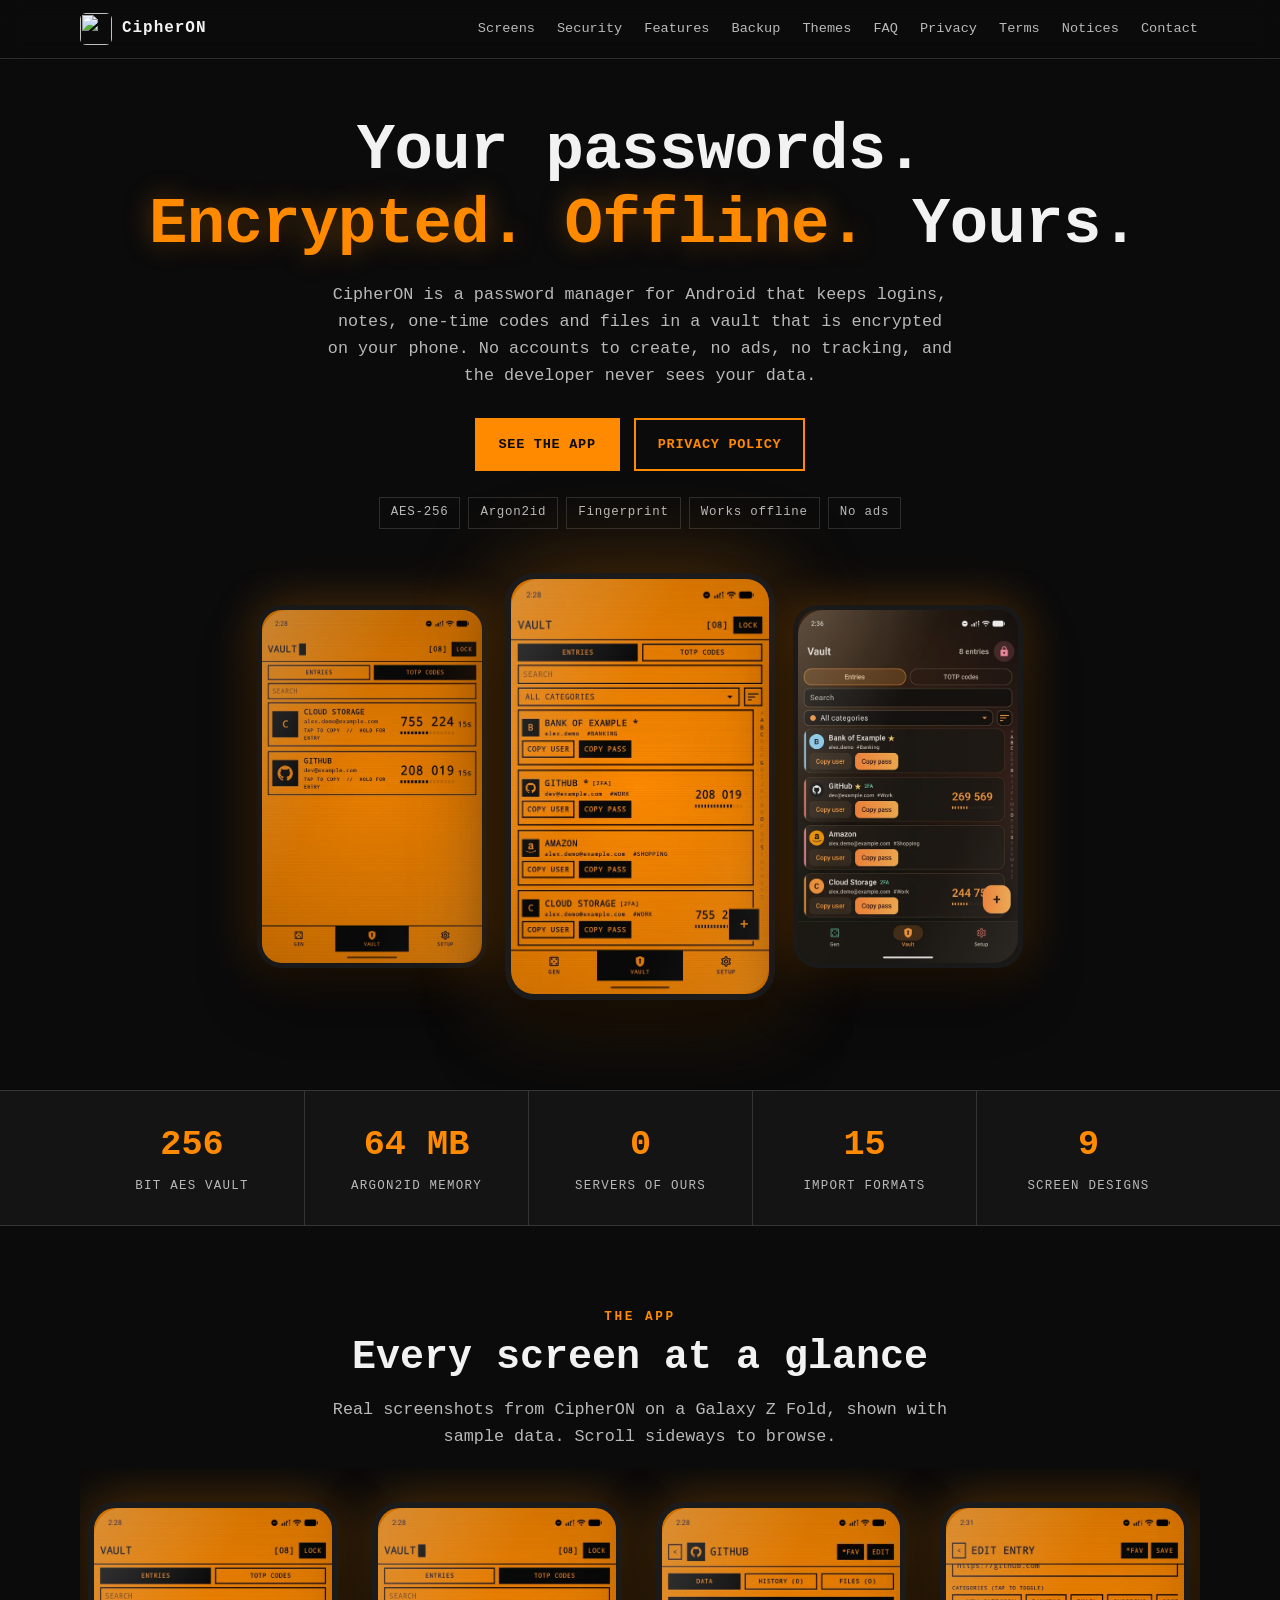
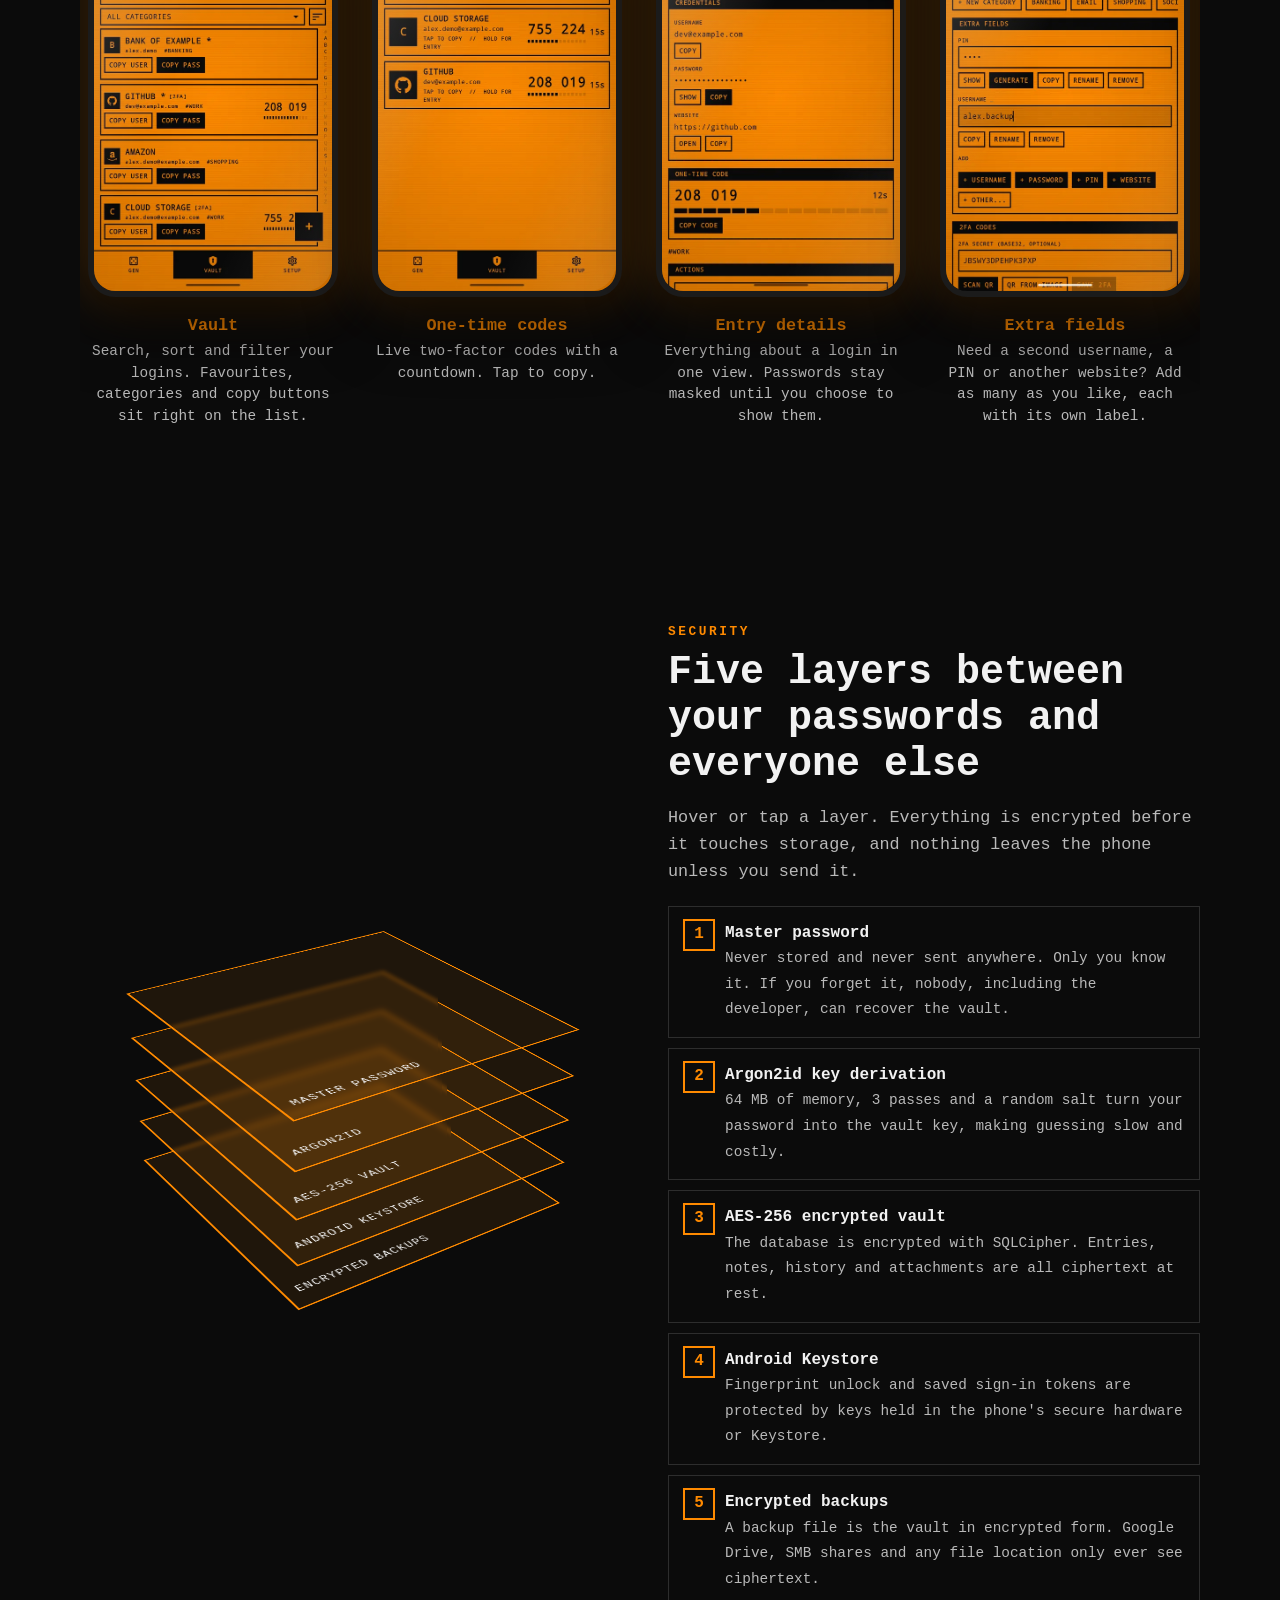
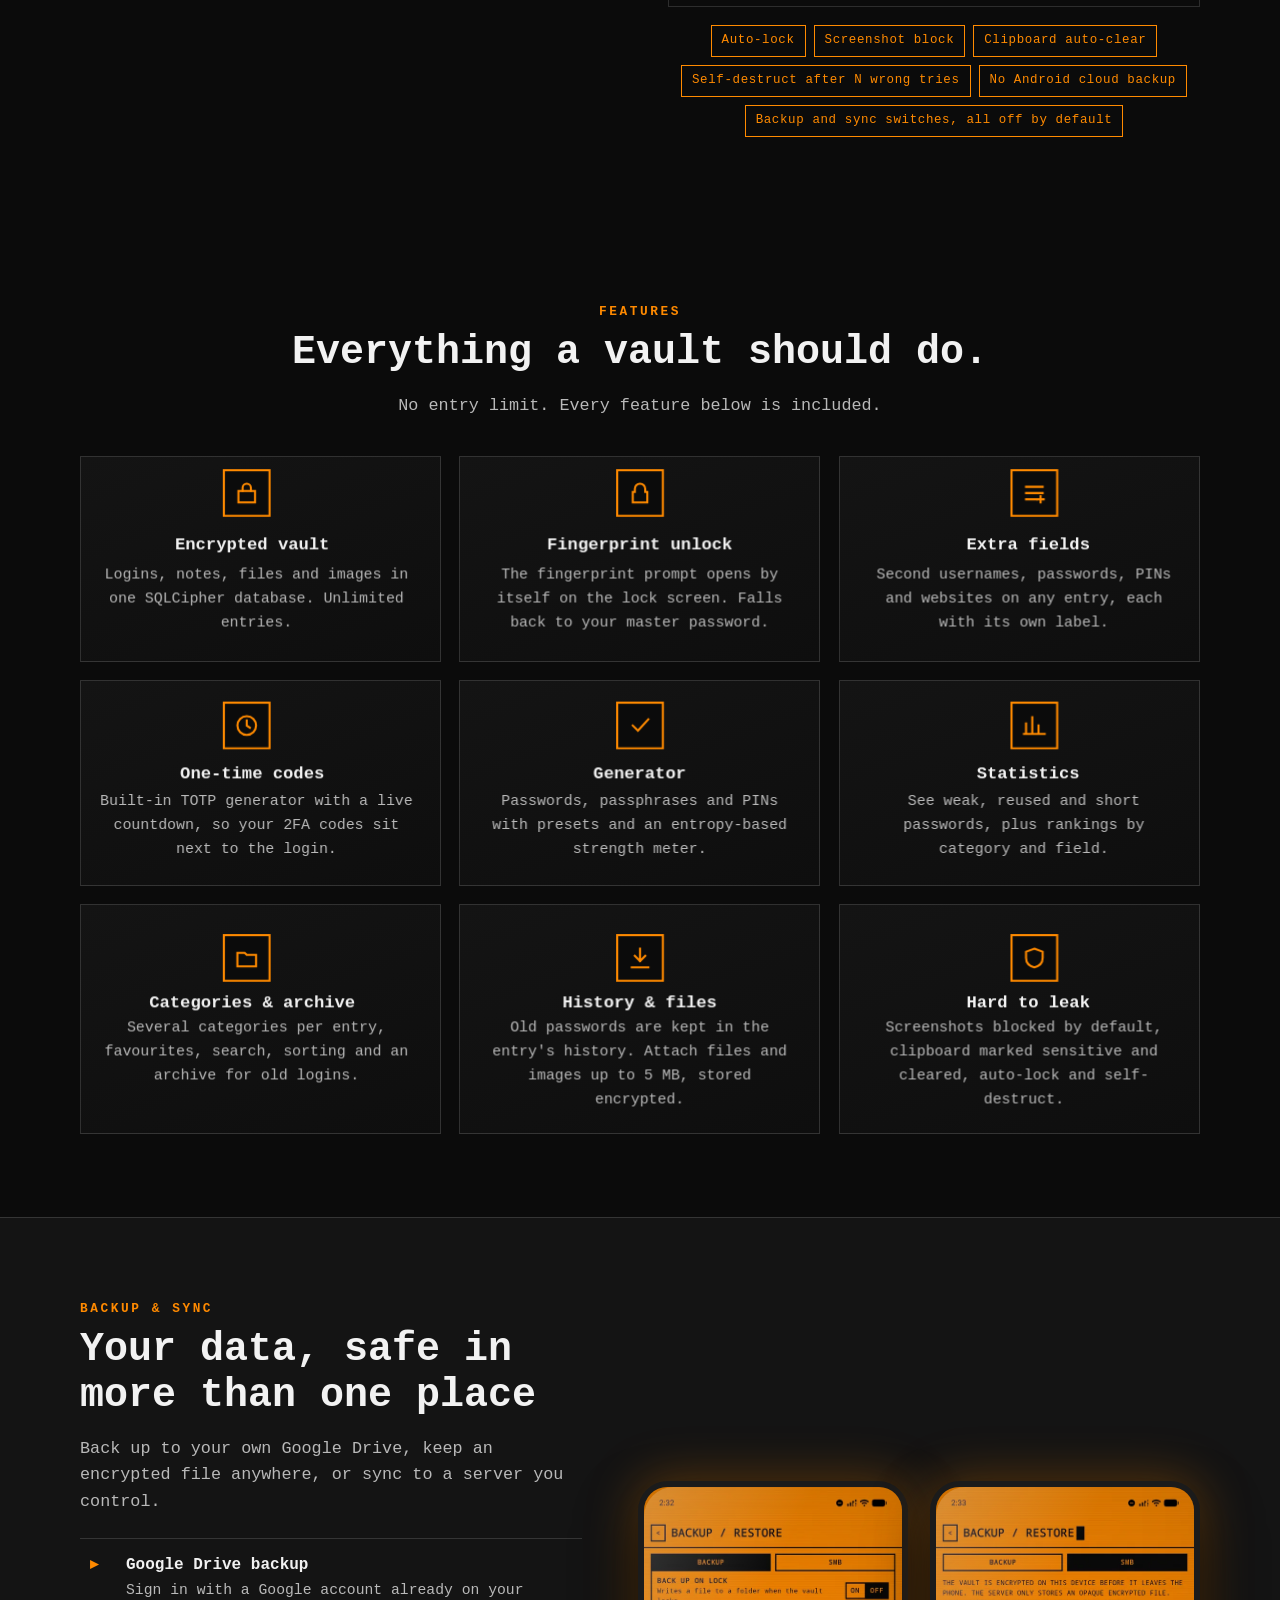
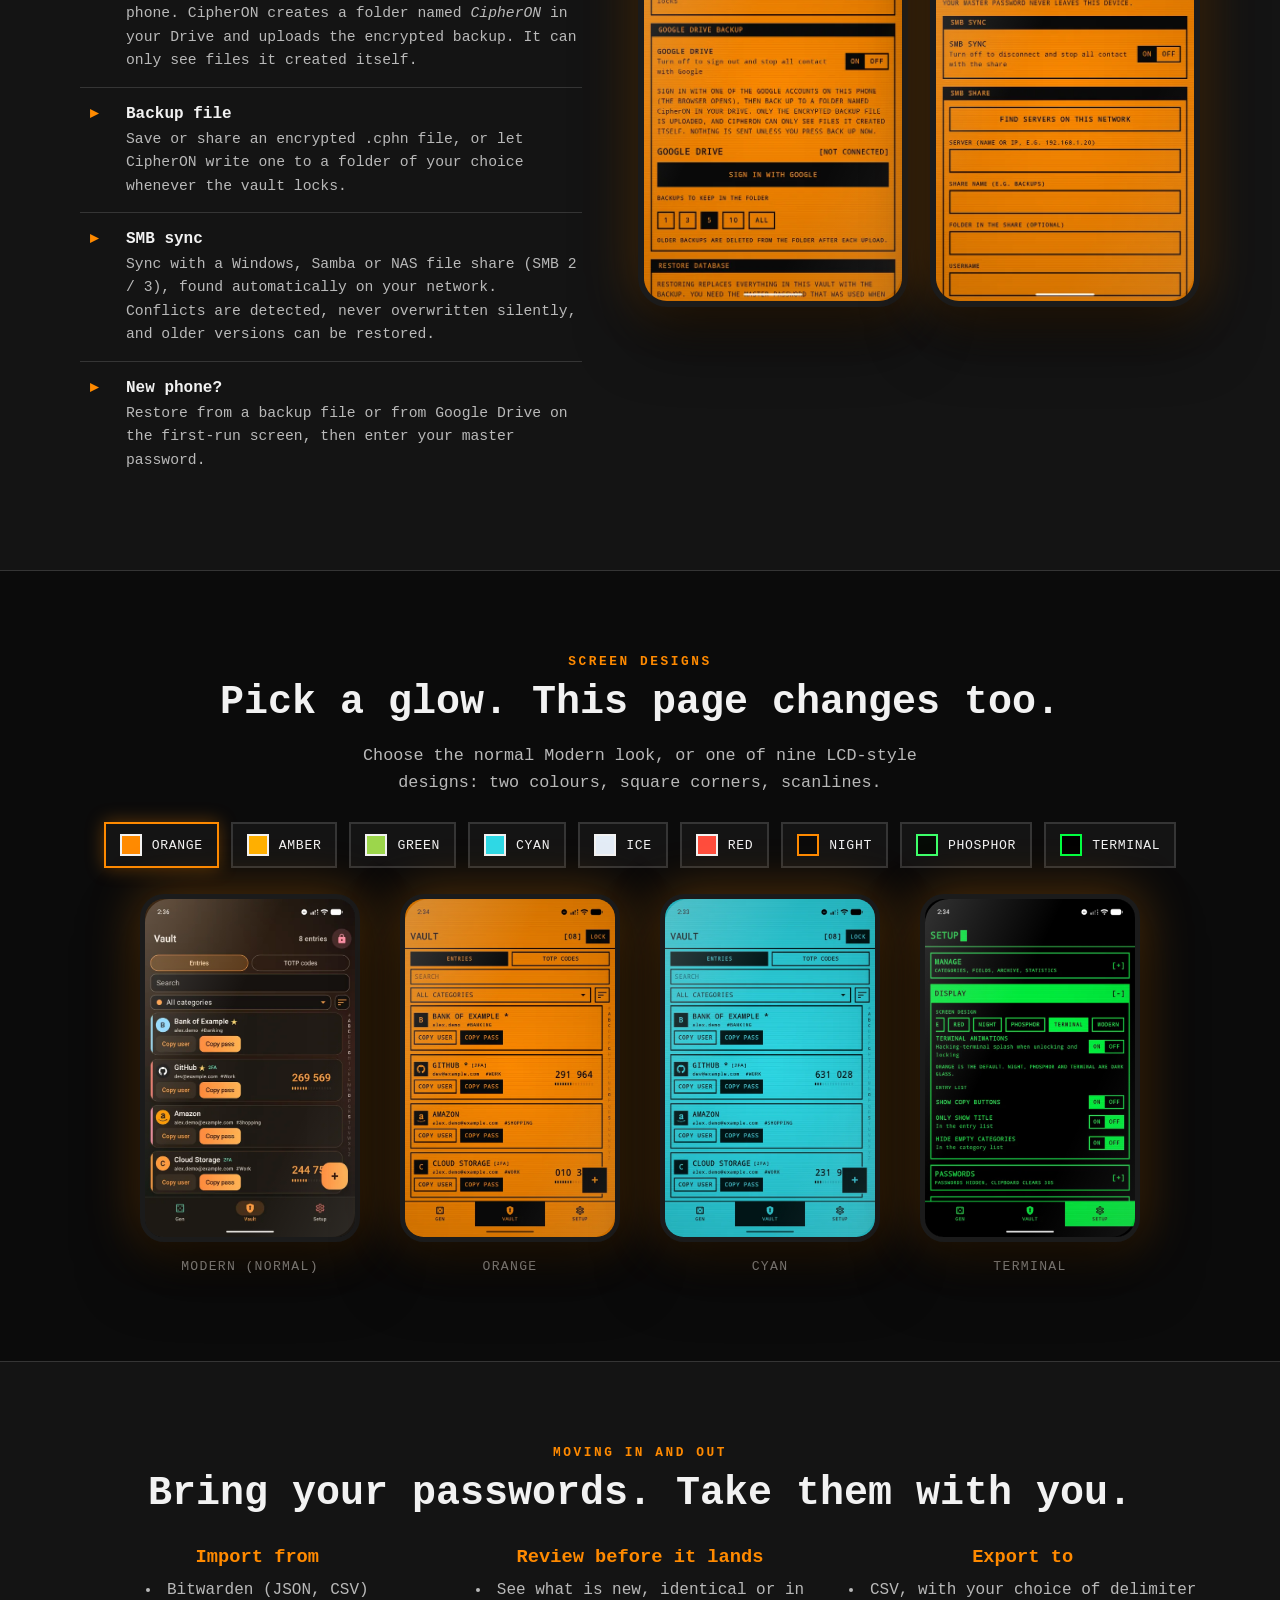
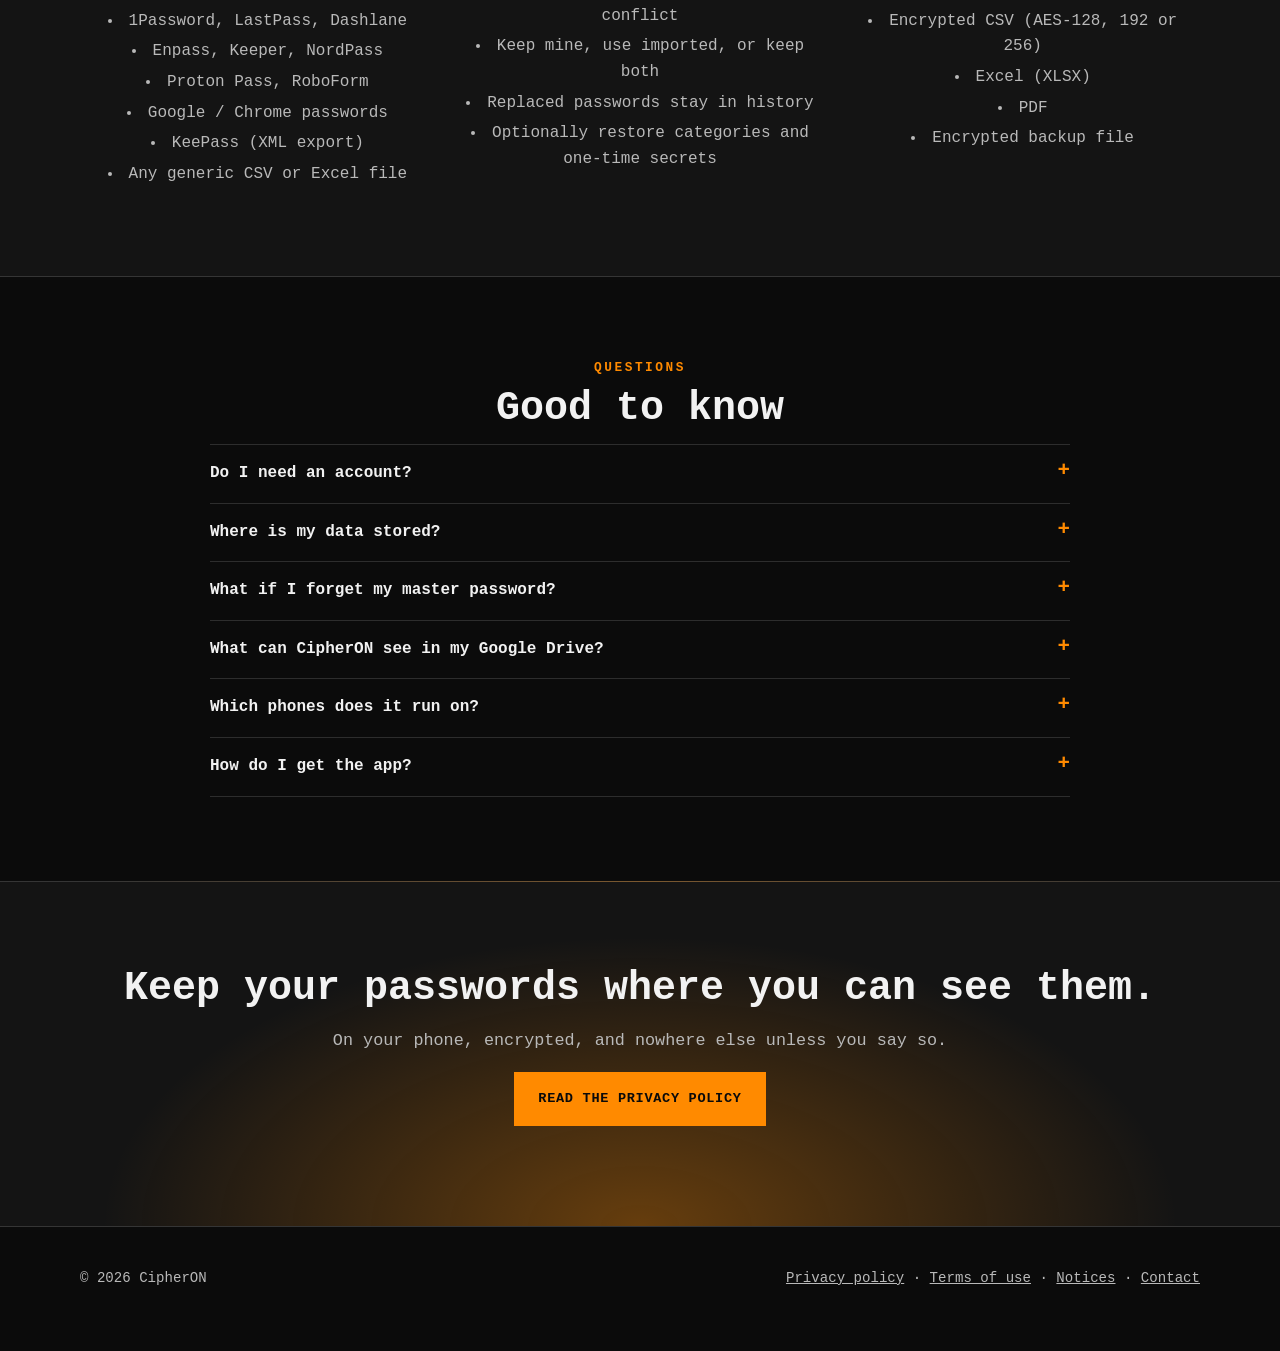
==== commit 8024a108: "Website refresh: new Galaxy Z Fold screenshots, still (non-3D) phones, Modern look screenshot, symme" ====
--- a/index.html
+++ b/index.html
@@ -9,10 +9,10 @@
 <link rel="icon" href="logo.png">
 <meta property="og:title" content="CipherON - offline encrypted password manager">
 <meta property="og:description" content="Your vault is encrypted on your phone. No accounts, no ads, no tracking.">
-<meta property="og:image" content="https://esw4.github.io/cipheron-site/logo.png">
+<meta property="og:image" content="https://kssp-apps.github.io/cipheron-site/logo.png">
 <link rel="stylesheet" href="style.css">
 <script type="application/ld+json">
-{"@context":"https://schema.org","@type":"SoftwareApplication","name":"CipherON","operatingSystem":"Android 8.0+","applicationCategory":"SecurityApplication","softwareVersion":"1.2.4","description":"Offline-first encrypted password manager for Android."}
+{"@context":"https://schema.org","@type":"SoftwareApplication","name":"CipherON","operatingSystem":"Android 8.0+","applicationCategory":"SecurityApplication","description":"Offline-first encrypted password manager for Android."}
 </script>
 </head>
 <body>
@@ -42,23 +42,22 @@
 <section class="hero" id="top">
   <div class="wrap">
     <div>
-      <h1>Your passwords.<br><em>Encrypted. Offline.</em><br>Yours.</h1>
+      <h1>Your passwords. <em>Encrypted. Offline.</em> Yours.</h1>
       <p class="lead">CipherON is a password manager for Android that keeps logins, notes, one-time codes and files in a vault that is encrypted on your phone. No accounts to create, no ads, no tracking, and the developer never sees your data.</p>
-      <div class="row">
+      <div class="row mid">
         <a class="btn" href="#screens">See the app</a>
         <a class="btn ghost" href="privacy.html">Privacy policy</a>
       </div>
-      <div class="badges" aria-label="Highlights">
+      <div class="badges mid" aria-label="Highlights">
         <span class="badge">AES-256</span><span class="badge">Argon2id</span><span class="badge">Fingerprint</span>
         <span class="badge">Works offline</span><span class="badge">No ads</span>
       </div>
     </div>
     <div class="stage" aria-hidden="true">
-      <div class="floor"></div>
-      <div class="stack" id="stack">
-        <div class="phone p1"><span class="cam"></span><img src="img/otp.webp" alt="" width="540" height="1200"></div>
-        <div class="phone p2"><span class="cam"></span><img src="img/vault.webp" alt="" width="540" height="1200"></div>
-        <div class="phone p3"><span class="cam"></span><img src="img/terminal-unlock.webp" alt="" width="540" height="1200"></div>
+      <div class="trio">
+        <div class="phone p1"><span class="cam"></span><img src="img/otp.webp?v=2611" alt="" width="540" height="853"></div>
+        <div class="phone p2"><span class="cam"></span><img src="img/vault.webp?v=2611" alt="" width="540" height="853"></div>
+        <div class="phone p3"><span class="cam"></span><img src="img/modern.webp?v=2611" alt="" width="540" height="853"></div>
       </div>
     </div>
   </div>
@@ -78,28 +77,19 @@
 <!-- ================= SCREENS ================= -->
 <section id="screens">
   <div class="wrap">
-    <h2 class="center rv"><span class="tag">The app</span>Every screen, in 3D</h2>
-    <p class="lead center rv">Drag, swipe or use the arrows. These are real screenshots from CipherON, shown with sample data.</p>
-
-    <div class="carousel" id="carousel" role="group" aria-roledescription="carousel" aria-label="App screenshots">
-      <div class="ring" id="ring">
-        <div class="phone" data-t="Vault" data-d="Search, sort and filter your logins. Favourites, categories and copy buttons sit right on the list."><span class="cam"></span><img src="img/vault.webp" alt="Vault list with sample logins" width="540" height="1200"></div>
-        <div class="phone" data-t="One-time codes" data-d="Live two-factor codes with a countdown. Tap to copy."><span class="cam"></span><img src="img/otp.webp" alt="One-time codes tab" width="540" height="1200"></div>
-        <div class="phone" data-t="Entry details" data-d="Everything about a login in one view. Passwords stay masked until you choose to show them."><span class="cam"></span><img src="img/detail.webp" alt="Entry with username, password, website and one-time code" width="540" height="1200"></div>
-        <div class="phone" data-t="Extra fields" data-d="Need a second username, a PIN or another website? Add as many as you like, each with its own label."><span class="cam"></span><img src="img/editor.webp" alt="Entry editor with extra username, PIN and website fields" width="540" height="1200"></div>
-        <div class="phone" data-t="Generator" data-d="Strong passwords, passphrases and PINs, with a strength meter and presets."><span class="cam"></span><img src="img/generator.webp" alt="Password generator" width="540" height="1200"></div>
-        <div class="phone" data-t="Statistics" data-d="Spot weak, reused and short passwords at a glance."><span class="cam"></span><img src="img/stats.webp" alt="Password statistics" width="540" height="1200"></div>
-        <div class="phone" data-t="Manage" data-d="Categories, fields, archive, statistics, import/export and backup in one hub."><span class="cam"></span><img src="img/manage.webp" alt="Manage hub" width="540" height="1200"></div>
-        <div class="phone" data-t="Google Drive backup" data-d="Back up your encrypted vault to a CipherON folder in your own Google Drive."><span class="cam"></span><img src="img/drive.webp" alt="Google Drive backup screen" width="540" height="1200"></div>
-        <div class="phone" data-t="Sync" data-d="Optionally sync to your own SMB file share, with conflict-safe versions."><span class="cam"></span><img src="img/sync.webp" alt="Sync screen" width="540" height="1200"></div>
-        <div class="phone" data-t="Settings" data-d="Nine screen designs, auto-lock, biometrics, screenshot protection and more."><span class="cam"></span><img src="img/settings.webp" alt="Settings screen" width="540" height="1200"></div>
-      </div>
-    </div>
-    <div class="cap" aria-live="polite"><h3 id="capT">Vault</h3><p id="capD"></p></div>
-    <div class="ctrls">
-      <button id="prev" aria-label="Previous screen">&larr;</button>
-      <div class="dots" id="dots" aria-hidden="true"></div>
-      <button id="next" aria-label="Next screen">&rarr;</button>
+    <h2 class="center rv"><span class="tag">The app</span>Every screen at a glance</h2>
+    <p class="lead center rv">Real screenshots from CipherON on a Galaxy Z Fold, shown with sample data. Scroll sideways to browse.</p>
+    <div class="gallery" tabindex="0" role="region" aria-label="App screenshots">
+      <figure><div class="phone"><span class="cam"></span><img src="img/vault.webp?v=2611" alt="Vault list with sample logins" width="540" height="853" loading="lazy"></div><figcaption><b>Vault</b>Search, sort and filter your logins. Favourites, categories and copy buttons sit right on the list.</figcaption></figure>
+      <figure><div class="phone"><span class="cam"></span><img src="img/otp.webp?v=2611" alt="One-time codes tab" width="540" height="853" loading="lazy"></div><figcaption><b>One-time codes</b>Live two-factor codes with a countdown. Tap to copy.</figcaption></figure>
+      <figure><div class="phone"><span class="cam"></span><img src="img/detail.webp?v=2611" alt="Entry with username, password, website and one-time code" width="540" height="853" loading="lazy"></div><figcaption><b>Entry details</b>Everything about a login in one view. Passwords stay masked until you choose to show them.</figcaption></figure>
+      <figure><div class="phone"><span class="cam"></span><img src="img/editor.webp?v=2611" alt="Entry editor with extra username, PIN and website fields" width="540" height="853" loading="lazy"></div><figcaption><b>Extra fields</b>Need a second username, a PIN or another website? Add as many as you like, each with its own label.</figcaption></figure>
+      <figure><div class="phone"><span class="cam"></span><img src="img/generator.webp?v=2611" alt="Password generator" width="540" height="853" loading="lazy"></div><figcaption><b>Generator</b>Strong passwords, passphrases and PINs, with a strength meter and presets.</figcaption></figure>
+      <figure><div class="phone"><span class="cam"></span><img src="img/stats.webp?v=2611" alt="Password statistics" width="540" height="853" loading="lazy"></div><figcaption><b>Statistics</b>Spot weak, reused and short passwords at a glance.</figcaption></figure>
+      <figure><div class="phone"><span class="cam"></span><img src="img/manage.webp?v=2611" alt="Manage hub" width="540" height="853" loading="lazy"></div><figcaption><b>Manage</b>Categories, fields, archive, statistics, import/export and backup in one hub.</figcaption></figure>
+      <figure><div class="phone"><span class="cam"></span><img src="img/drive.webp?v=2611" alt="Google Drive backup screen" width="540" height="853" loading="lazy"></div><figcaption><b>Google Drive backup</b>Back up your encrypted vault to a CipherON folder in your own Google Drive.</figcaption></figure>
+      <figure><div class="phone"><span class="cam"></span><img src="img/sync.webp?v=2611" alt="Sync screen" width="540" height="853" loading="lazy"></div><figcaption><b>Sync</b>Optionally sync to your own SMB file share, with conflict-safe versions.</figcaption></figure>
+      <figure><div class="phone"><span class="cam"></span><img src="img/settings.webp?v=2611" alt="Settings screen" width="540" height="853" loading="lazy"></div><figcaption><b>Settings</b>Nine screen designs, auto-lock, biometrics, screenshot protection and more.</figcaption></figure>
     </div>
   </div>
 </section>
@@ -128,26 +118,8 @@
       </ol>
       <div class="chips">
         <span class="chip">Auto-lock</span><span class="chip">Screenshot block</span><span class="chip">Clipboard auto-clear</span>
-        <span class="chip">Self-destruct after N wrong tries</span><span class="chip">No Android cloud backup</span><span class="chip">HTTPS-only sync</span>
-      </div>
-    </div>
-  </div>
-</section>
-
-<!-- ================= ANIMATIONS ================= -->
-<section id="terminal" style="background:var(--bg2);border-block:1px solid var(--line)">
-  <div class="wrap">
-    <h2 class="center rv"><span class="tag">Feels like a terminal</span>Unlock in green. Lock in red.</h2>
-    <p class="lead center rv">A short hacking-terminal sequence plays when the vault opens and closes. The hex you see is random decoration, never your real data. You can switch it off in Settings.</p>
-    <div class="anim">
-      <figure class="rv" data-tilt>
-        <div class="phone"><span class="cam"></span><img src="img/unlock-anim.webp" alt="Unlock animation: terminal text scrolls, then ACCESS GRANTED" loading="lazy" width="360" height="800"></div>
-        <figcaption><b>Access sequence</b>Handshake, Argon2id, open vault, verify, decrypt.</figcaption>
-      </figure>
-      <figure class="red rv" data-tilt>
-        <div class="phone"><span class="cam"></span><img src="img/lock-anim.webp" alt="Lock animation in red: terminal text scrolls, then VAULT LOCKED" loading="lazy" width="360" height="800"></div>
-        <figcaption><b>Lock sequence</b>Clear clipboard, flush, zero the key, close the vault.</figcaption>
-      </figure>
+        <span class="chip">Self-destruct after N wrong tries</span><span class="chip">No Android cloud backup</span><span class="chip">Backup and sync switches, all off by default</span>
+      </div>
     </div>
   </div>
 </section>
@@ -184,9 +156,9 @@
         <li><b>New phone?</b><span>Restore from a backup file or from Google Drive on the first-run screen, then enter your master password.</span></li>
       </ul>
     </div>
-    <div class="pair rv" data-tilt-pair>
-      <div class="phone"><span class="cam"></span><img src="img/drive.webp" alt="Google Drive backup screen" loading="lazy" width="540" height="1200"></div>
-      <div class="phone"><span class="cam"></span><img src="img/sync.webp" alt="Sync screen" loading="lazy" width="540" height="1200"></div>
+    <div class="pair rv">
+      <div class="phone"><span class="cam"></span><img src="img/drive.webp?v=2611" alt="Google Drive backup screen" loading="lazy" width="540" height="853"></div>
+      <div class="phone"><span class="cam"></span><img src="img/sync.webp?v=2611" alt="Sync screen" loading="lazy" width="540" height="853"></div>
     </div>
   </div>
 </section>
@@ -195,7 +167,7 @@
 <section id="themes">
   <div class="wrap">
     <h2 class="center rv"><span class="tag">Screen designs</span>Pick a glow. This page changes too.</h2>
-    <p class="lead center rv">CipherON looks like a monochrome LCD: two colours, square corners, scanlines. Choose one of nine designs.</p>
+    <p class="lead center rv">Choose the normal Modern look, or one of nine LCD-style designs: two colours, square corners, scanlines.</p>
     <div class="sw" id="sw" role="group" aria-label="Colour design" style="justify-content:center">
       <button data-a="#ff8a00" data-o="#0a0a0a" aria-pressed="true"><i style="background:#ff8a00"></i>Orange</button>
       <button data-a="#ffb000" data-o="#1a1000"><i style="background:#ffb000"></i>Amber</button>
@@ -207,12 +179,11 @@
       <button data-a="#3dff6a" data-o="#050a05"><i style="background:#050a05;border-color:#3dff6a"></i>Phosphor</button>
       <button data-a="#00ff41" data-o="#000000"><i style="background:#000;border-color:#00ff41"></i>Terminal</button>
     </div>
-    <div class="fan" data-tilt-pair>
-      <figure class="rv"><div class="phone"><span class="cam"></span><img src="img/pal-orange.webp" alt="Orange design" loading="lazy" width="540" height="1200"></div><figcaption>Orange</figcaption></figure>
-      <figure class="rv"><div class="phone"><span class="cam"></span><img src="img/pal-amber.webp" alt="Amber design" loading="lazy" width="540" height="1200"></div><figcaption>Amber</figcaption></figure>
-      <figure class="rv"><div class="phone"><span class="cam"></span><img src="img/pal-green.webp" alt="Green design" loading="lazy" width="540" height="1200"></div><figcaption>Green</figcaption></figure>
-      <figure class="rv"><div class="phone"><span class="cam"></span><img src="img/pal-cyan.webp" alt="Cyan design" loading="lazy" width="540" height="1200"></div><figcaption>Cyan</figcaption></figure>
-      <figure class="rv"><div class="phone"><span class="cam"></span><img src="img/terminal-settings.webp" alt="Terminal design: black with green text" loading="lazy" width="540" height="1200"></div><figcaption>Terminal</figcaption></figure>
+    <div class="fan">
+      <figure class="rv"><div class="phone"><span class="cam"></span><img src="img/modern.webp?v=2611" alt="Modern design, the normal look" loading="lazy" width="540" height="853"></div><figcaption>Modern (normal)</figcaption></figure>
+      <figure class="rv"><div class="phone"><span class="cam"></span><img src="img/pal-orange.webp?v=2611" alt="Orange design" loading="lazy" width="540" height="853"></div><figcaption>Orange</figcaption></figure>
+      <figure class="rv"><div class="phone"><span class="cam"></span><img src="img/pal-cyan.webp?v=2611" alt="Cyan design" loading="lazy" width="540" height="853"></div><figcaption>Cyan</figcaption></figure>
+      <figure class="rv"><div class="phone"><span class="cam"></span><img src="img/terminal-settings.webp?v=2611" alt="Terminal design: black with green text" loading="lazy" width="540" height="853"></div><figcaption>Terminal</figcaption></figure>
     </div>
   </div>
 </section>
@@ -256,7 +227,7 @@
 
 <footer>
   <div class="wrap">
-    <span>&copy; 2026 CipherON &middot; version 1.2.4</span>
+    <span>&copy; 2026 CipherON</span>
     <span><a href="privacy.html">Privacy policy</a> &middot; <a href="terms.html">Terms of use</a> &middot; <a href="notices.html">Notices</a> &middot; <a href="contact.html">Contact</a></span>
   </div>
 </footer>
--- a/style.css
+++ b/style.css
@@ -215,3 +215,64 @@
 .form .hp{position:absolute;left:-9999px;height:0;overflow:hidden}
 .form .note{color:var(--muted);font-size:.9rem;margin:0}
 .form .ok{border:2px solid var(--accent);padding:12px 14px;color:var(--fg)}
+
+/* ---------- flat phones: no tilting, floating or spinning ---------- */
+.phone{aspect-ratio:540/853;transform-style:flat}
+.phone::before{display:none}
+.anim .phone{aspect-ratio:9/20}
+.stage{perspective:none;height:auto;display:block}
+.trio{display:flex;justify-content:center;align-items:center;gap:18px}
+.trio .phone{--w:210px;animation:none}
+.trio .p2{--w:240px}
+.trio .p1,.trio .p3{opacity:.92}
+@media (max-width:1000px){.trio .phone{--w:150px}.trio .p2{--w:170px}}
+@media (max-width:420px){.trio{gap:10px}.trio .phone{--w:100px}.trio .p2{--w:118px}}
+.gallery{display:flex;gap:34px;overflow-x:auto;scroll-snap-type:x mandatory;padding:34px 8px 30px;margin-top:10px;-webkit-overflow-scrolling:touch}
+.gallery figure{margin:0;flex:0 0 250px;scroll-snap-align:center}
+.gallery .phone{--w:250px;margin:0 auto}
+.gallery figcaption{margin-top:16px;color:var(--muted);font-size:.9rem;line-height:1.5}
+.gallery figcaption b{display:block;color:var(--accent);font-size:1.05rem;margin-bottom:3px}
+.bk .pair{perspective:none;height:auto;gap:22px}
+.pair .phone,.pair .phone:first-child,.pair .phone:last-child{--w:250px;transform:none}
+@media (max-width:900px){.pair .phone,.pair .phone:first-child,.pair .phone:last-child{--w:200px}}
+@media (max-width:520px){.pair .phone,.pair .phone:first-child,.pair .phone:last-child{--w:150px}.bk .pair{gap:12px}}
+.fan{perspective:none;gap:26px}
+.fan .phone{--w:220px}
+.anim{perspective:none}
+/* real Fold screenshots already include the camera and status bar */
+.phone .cam{display:none}
+.phone{border-width:calc(var(--w)*.025);border-radius:calc(var(--w)*.11)}
+.phone img{border-radius:calc(var(--w)*.085);object-fit:fill}
+.trio .phone{--w:230px}.trio .p2{--w:270px}
+.trio .p2{box-shadow:0 0 0 1px #333 inset,0 30px 70px rgba(0,0,0,.7),0 0 90px var(--glow)}
+.gallery .phone,.pair .phone,.fan .phone{transition:transform .25s ease,box-shadow .25s ease}
+.gallery .phone:hover,.fan .phone:hover{transform:translateY(-8px);box-shadow:0 0 0 1px #333 inset,0 36px 70px rgba(0,0,0,.7),0 0 80px var(--glow)}
+@media (max-width:1000px){.trio .phone{--w:150px}.trio .p2{--w:175px}}
+@media (max-width:420px){.trio .phone{--w:100px}.trio .p2{--w:120px}}
+
+/* ---------- symmetry: centred hero, equal columns, balanced grids ---------- */
+.hero .wrap{grid-template-columns:1fr;gap:44px;text-align:center;justify-items:center}
+.hero p.lead{margin-inline:auto}
+.hero .mid{justify-content:center}
+.hero .stage{width:100%}
+.hero h1 br{display:none}.hero h1 em{display:inline-block;margin:0 .12em}
+.sec,.bk{grid-template-columns:1fr 1fr;gap:56px;align-items:center}
+.layers{margin:0 auto;width:100%}
+.cards{grid-template-columns:repeat(3,1fr)}
+@media (max-width:900px){.cards{grid-template-columns:repeat(2,1fr)}.sec,.bk{grid-template-columns:1fr}}
+@media (max-width:560px){.cards{grid-template-columns:1fr}}
+.cards .card{text-align:center}
+.card .ic{margin-inline:auto}
+.gallery{justify-content:flex-start}
+.gallery figure{text-align:center}
+.fan{display:grid;grid-template-columns:repeat(4,auto);justify-content:center;gap:34px 40px}
+.fan figure{display:flex;flex-direction:column;align-items:center}
+@media (max-width:1000px){.fan{grid-template-columns:repeat(2,auto)}}
+.cols{grid-template-columns:repeat(3,1fr);text-align:center}
+.cols ul{list-style-position:inside;padding-left:0}
+@media (max-width:800px){.cols{grid-template-columns:1fr}}
+.bk .pair{justify-content:center}
+.cap,.cta .lead{margin-inline:auto}
+.chips{justify-content:center}
+.bk .pair .phone,.bk .pair .phone:first-child,.bk .pair .phone:last-child{--w:min(270px,40vw)}
+@media (max-width:900px){.bk .pair .phone,.bk .pair .phone:first-child,.bk .pair .phone:last-child{--w:min(220px,40vw)}}
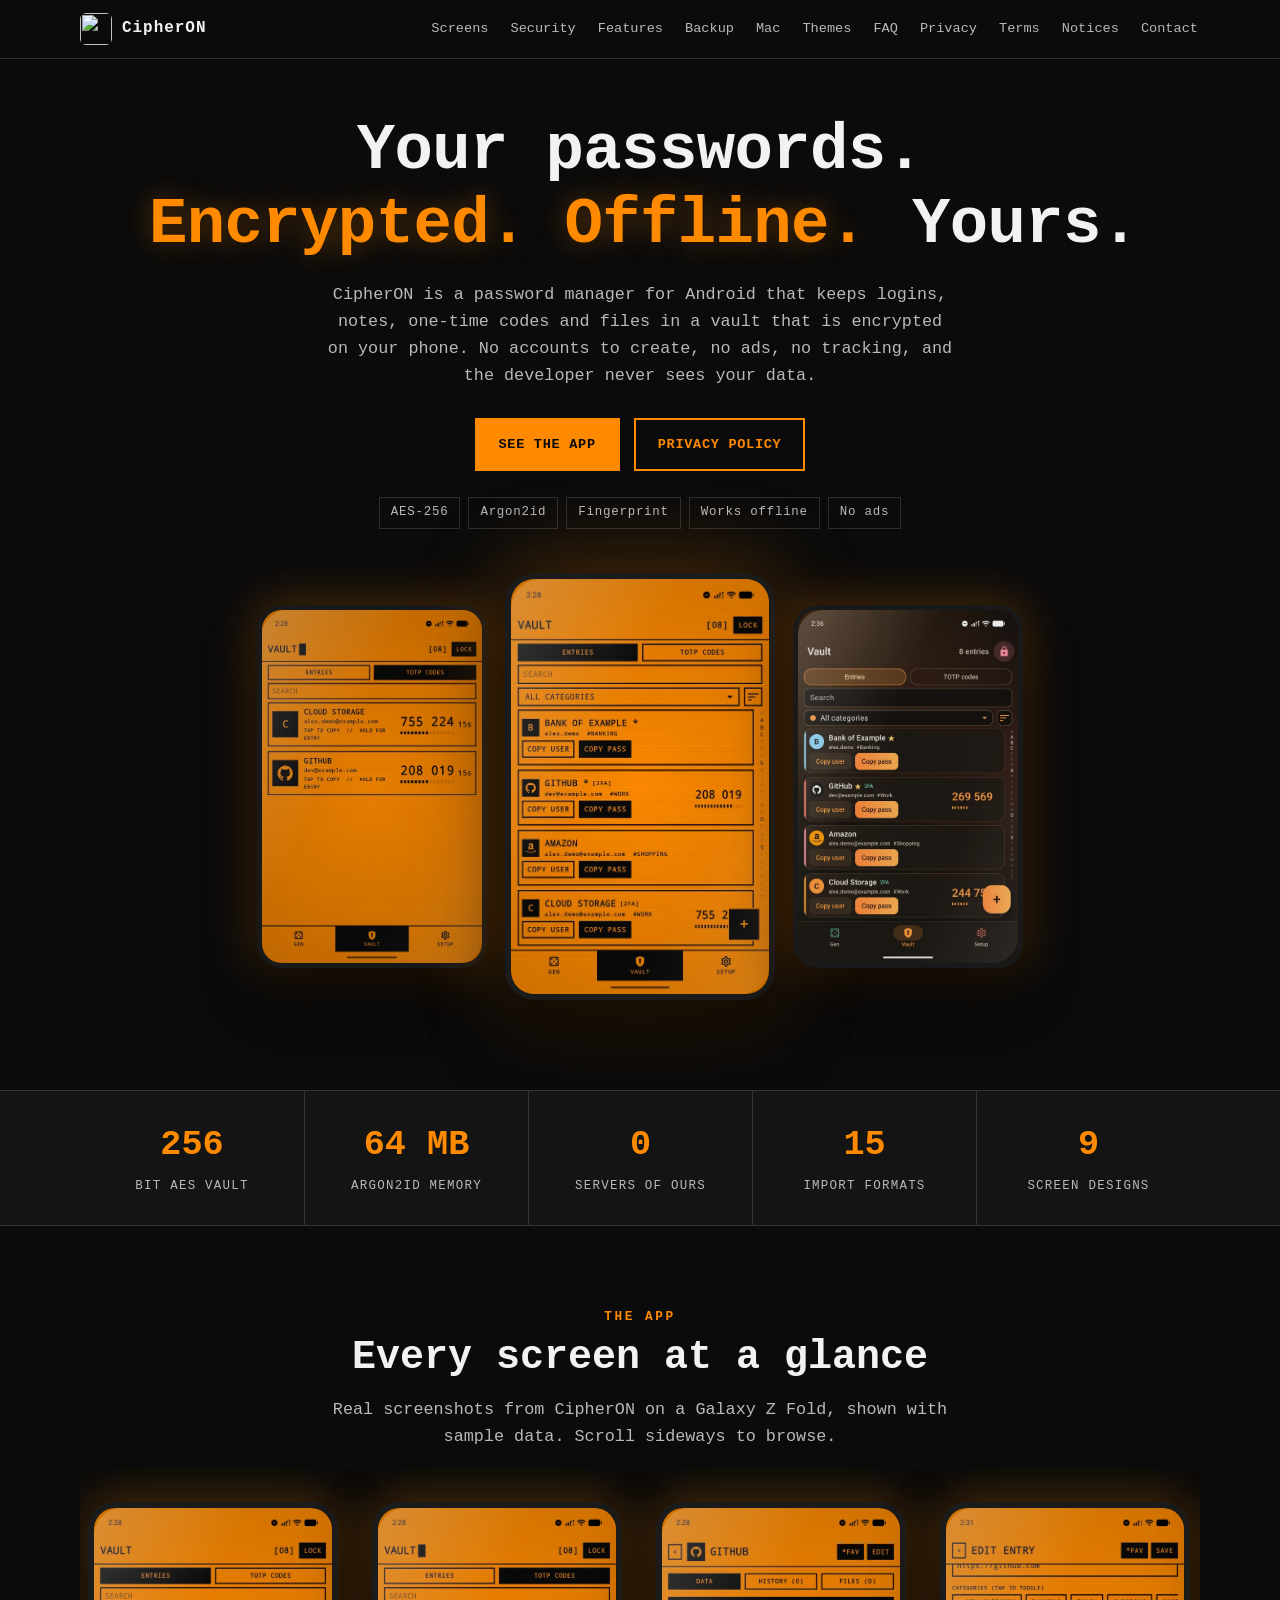
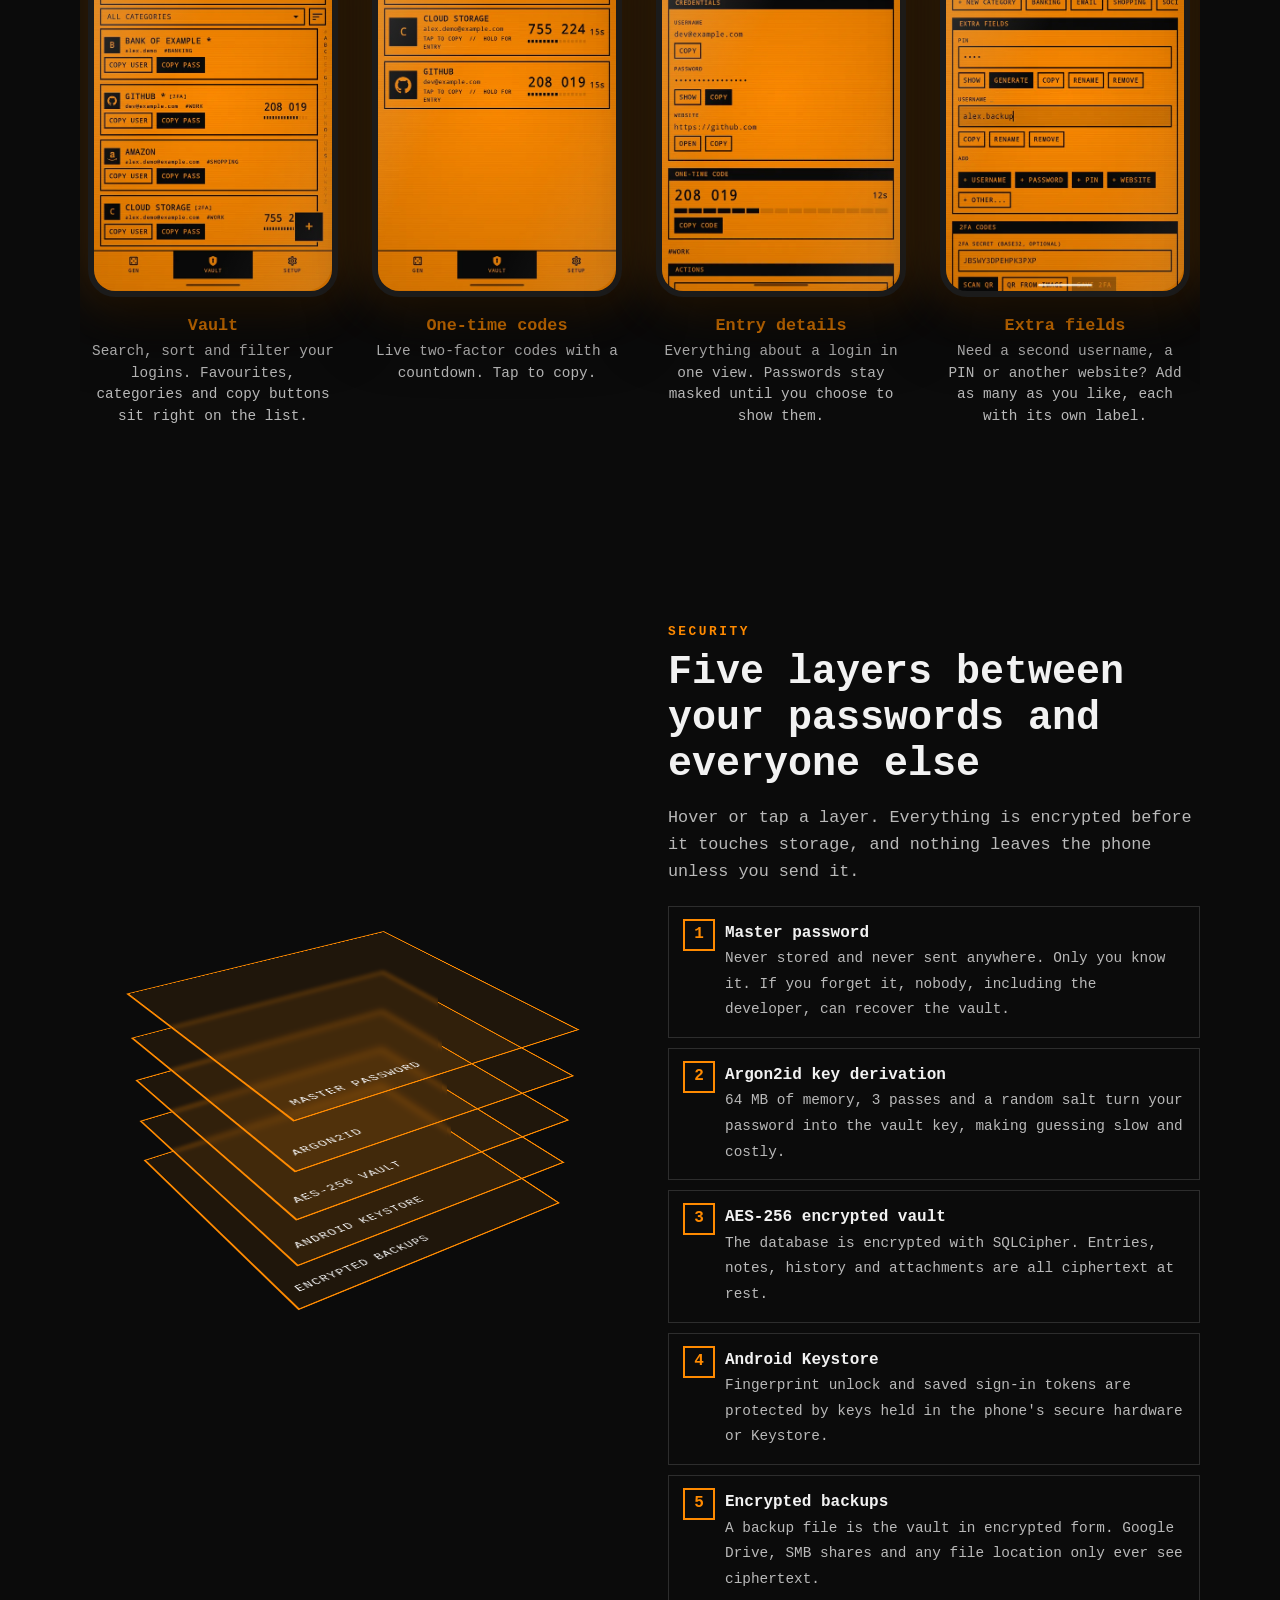
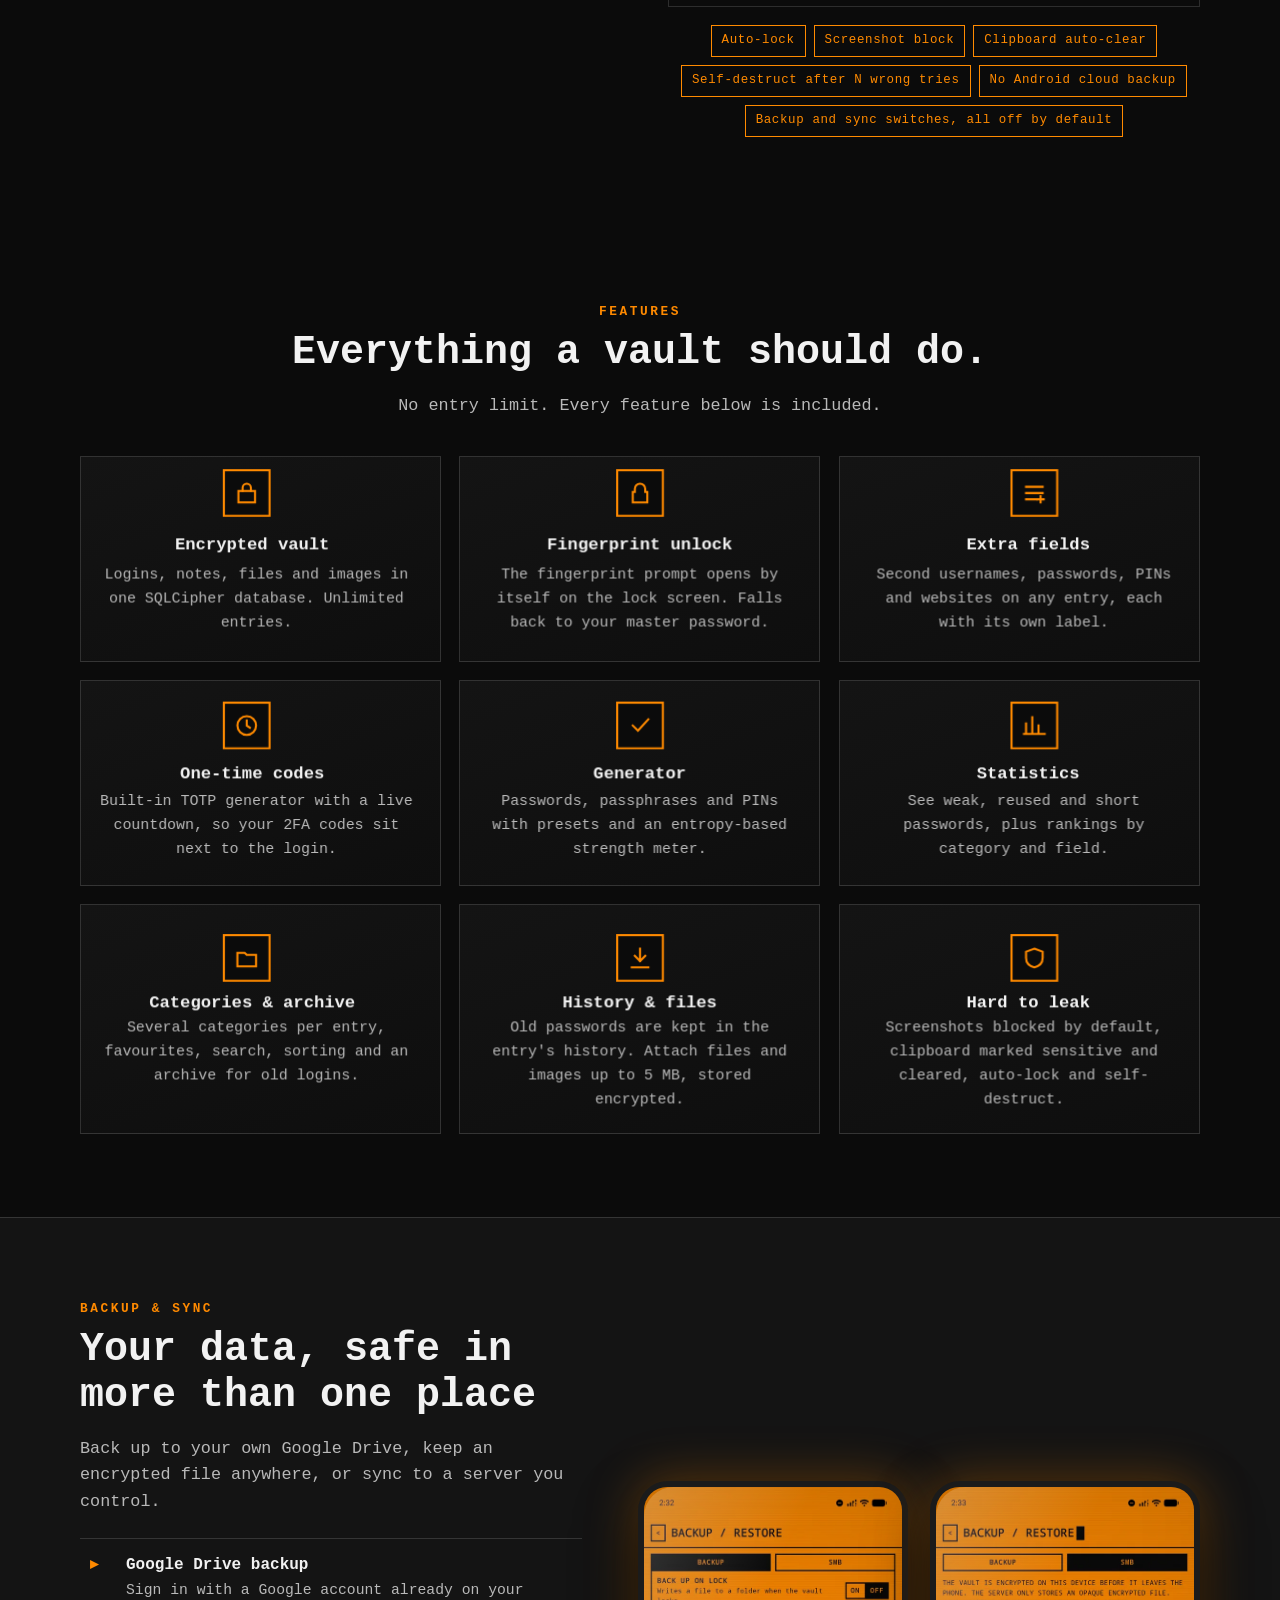
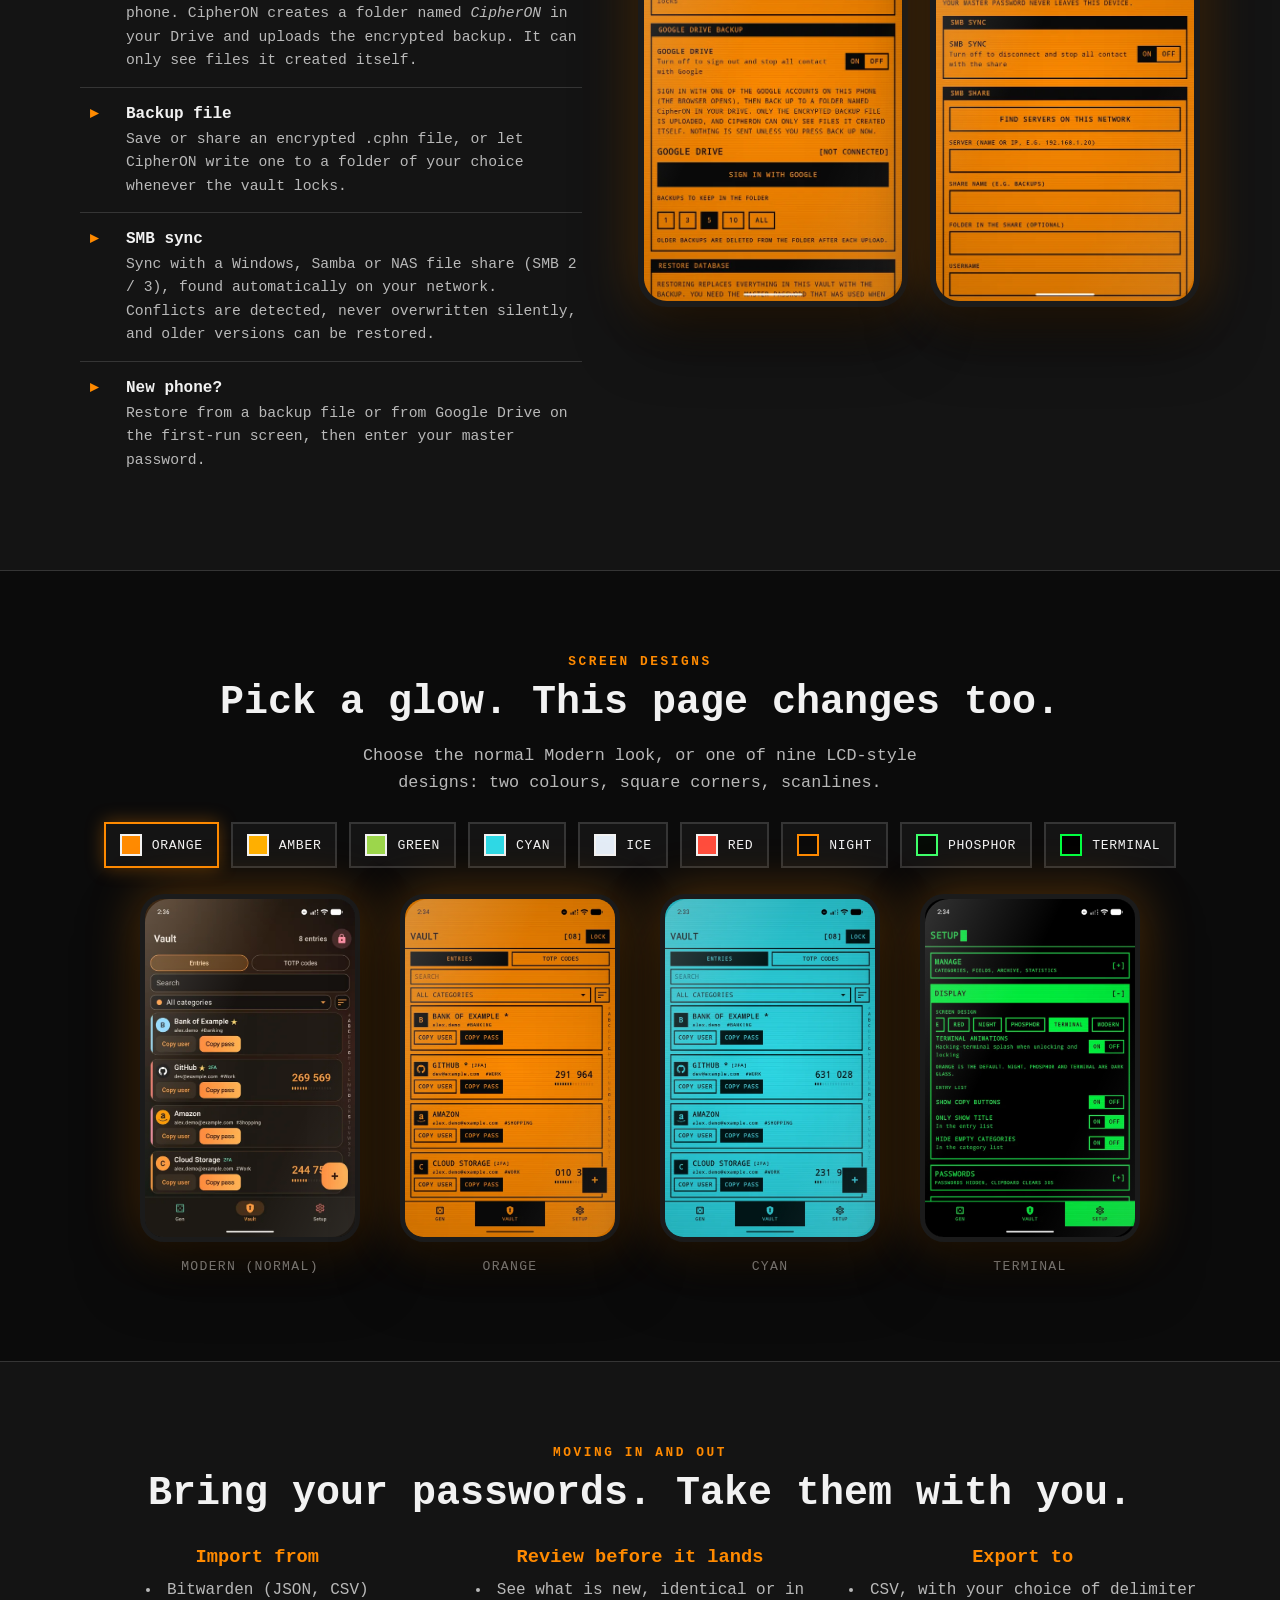
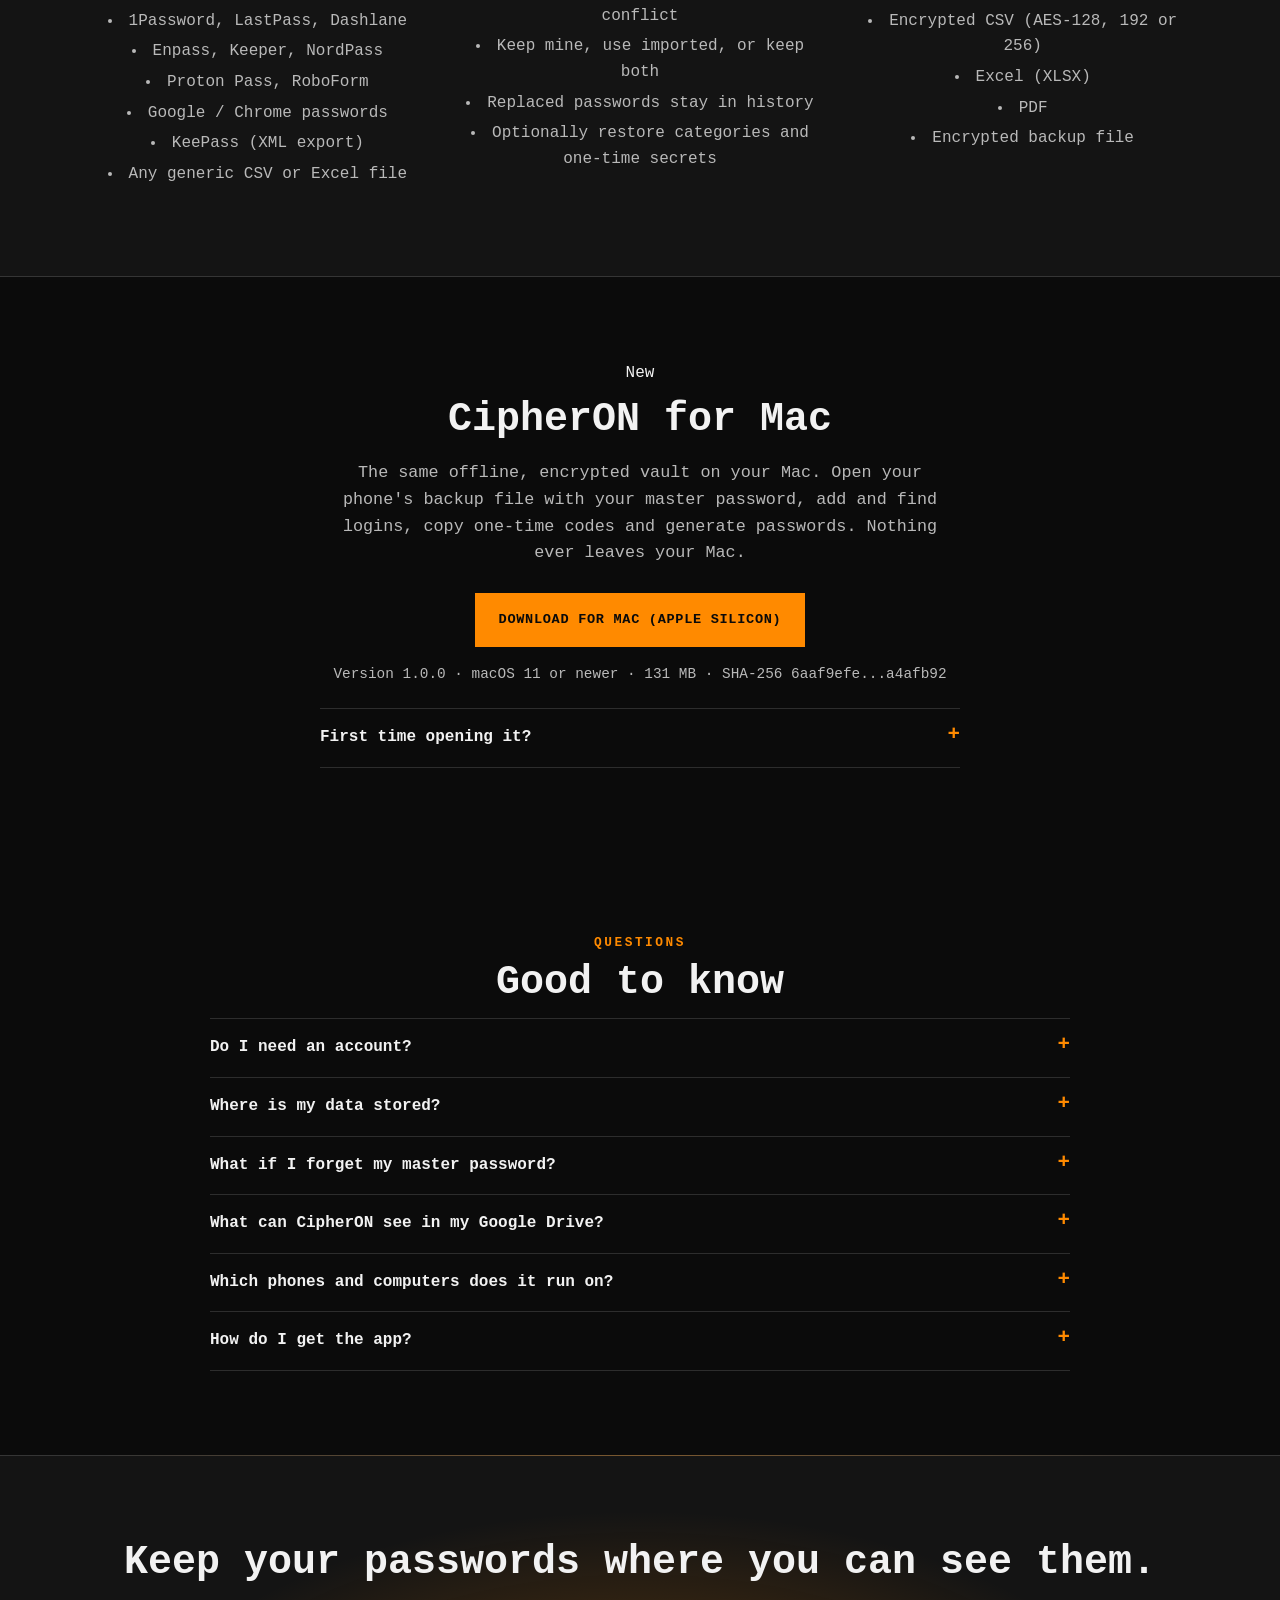
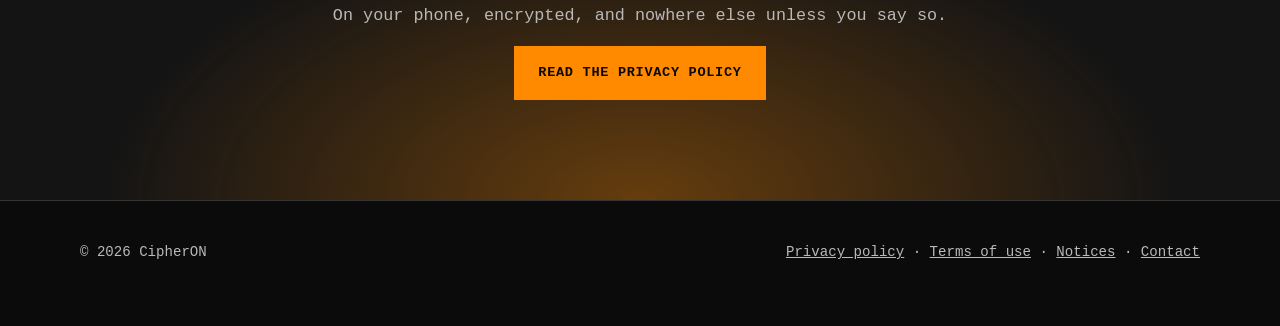
==== commit 4efeff10: "Website: CipherON for Mac download, privacy policy and terms for the Mac app Co-Authored-By: Claude " ====
--- a/index.html
+++ b/index.html
@@ -26,6 +26,7 @@
       <li><a href="#security">Security</a></li>
       <li><a href="#features">Features</a></li>
       <li><a href="#backup">Backup</a></li>
+      <li><a href="#mac">Mac</a></li>
       <li><a href="#themes">Themes</a></li>
       <li><a href="#faq">FAQ</a></li>
       <li><a href="privacy.html">Privacy</a></li>
@@ -201,6 +202,19 @@
 </section>
 
 <!-- ================= FAQ ================= -->
+<section class="alt" id="mac">
+  <div class="wrap" style="max-width:860px;text-align:center">
+    <span class="eyebrow" style="display:block;margin-bottom:10px">New</span>
+    <h2>CipherON for Mac</h2>
+    <p class="lead" style="margin-inline:auto">The same offline, encrypted vault on your Mac. Open your phone's backup file with your master password, add and find logins, copy one-time codes and generate passwords. Nothing ever leaves your Mac.</p>
+    <p style="margin-top:26px"><a class="btn" href="https://github.com/kssp-apps/cipheron-site/releases/download/mac-v1.0.0/CipherON-1.0.0-mac-arm64.dmg">Download for Mac (Apple Silicon)</a></p>
+    <p class="note" style="color:var(--muted);font-size:.9rem;margin-top:14px">Version 1.0.0 &middot; macOS 11 or newer &middot; 131 MB &middot; SHA-256 6aaf9efe...a4afb92</p>
+    <details style="text-align:left;max-width:640px;margin:22px auto 0"><summary>First time opening it?</summary>
+      <p>The app is not yet signed with an Apple Developer ID, so macOS asks before opening it the first time. Open the downloaded file, drag CipherON to Applications, then right-click CipherON, choose <b>Open</b>, and press <b>Open</b> again. After that it opens normally.</p>
+      <p>Intel Macs are not supported by this first version.</p></details>
+  </div>
+</section>
+
 <section id="faq">
   <div class="wrap" style="max-width:860px">
     <h2 class="center rv"><span class="tag">Questions</span>Good to know</h2>
@@ -209,7 +223,7 @@
       <details><summary>Where is my data stored?</summary><p>In an encrypted database inside the app on your phone. The developer runs no servers for CipherON and receives no data. Backups go only where you send them.</p></details>
       <details><summary>What if I forget my master password?</summary><p>It cannot be recovered. The password is never stored, and the vault key is derived from it. Keep it safe, and keep an encrypted backup.</p></details>
       <details><summary>What can CipherON see in my Google Drive?</summary><p>Only the folder and backup files it creates itself (the <code>drive.file</code> permission). It cannot read the rest of your Drive. You can remove access at any time at myaccount.google.com/permissions.</p></details>
-      <details><summary>Which phones does it run on?</summary><p>Android 8.0 or newer.</p></details>
+      <details><summary>Which phones and computers does it run on?</summary><p>Android 8.0 or newer, and Macs with Apple silicon running macOS 11 or newer (see <a href="#mac">CipherON for Mac</a>).</p></details>
       <details><summary>How do I get the app?</summary><p>CipherON is currently shared as a direct install file. Use the <a href="contact.html">contact form</a> to ask the developer.</p></details>
     </div>
   </div>
